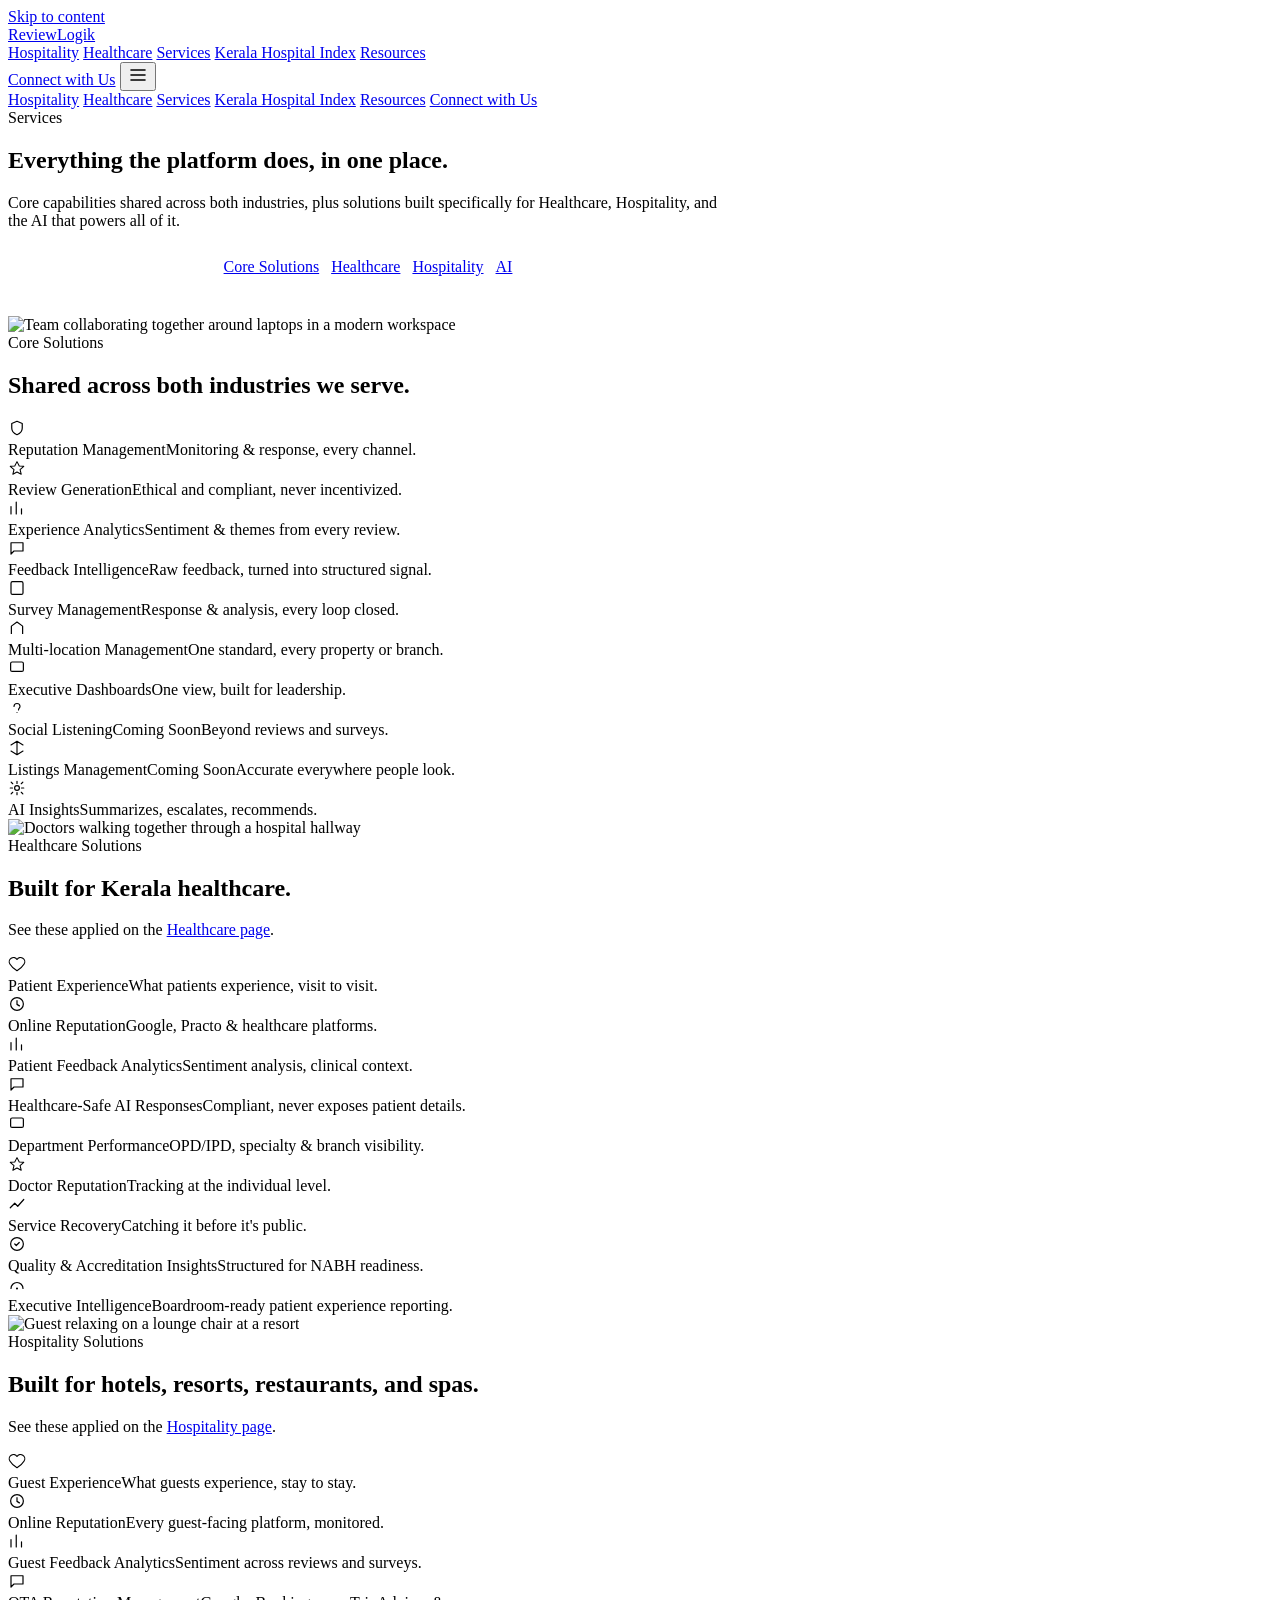
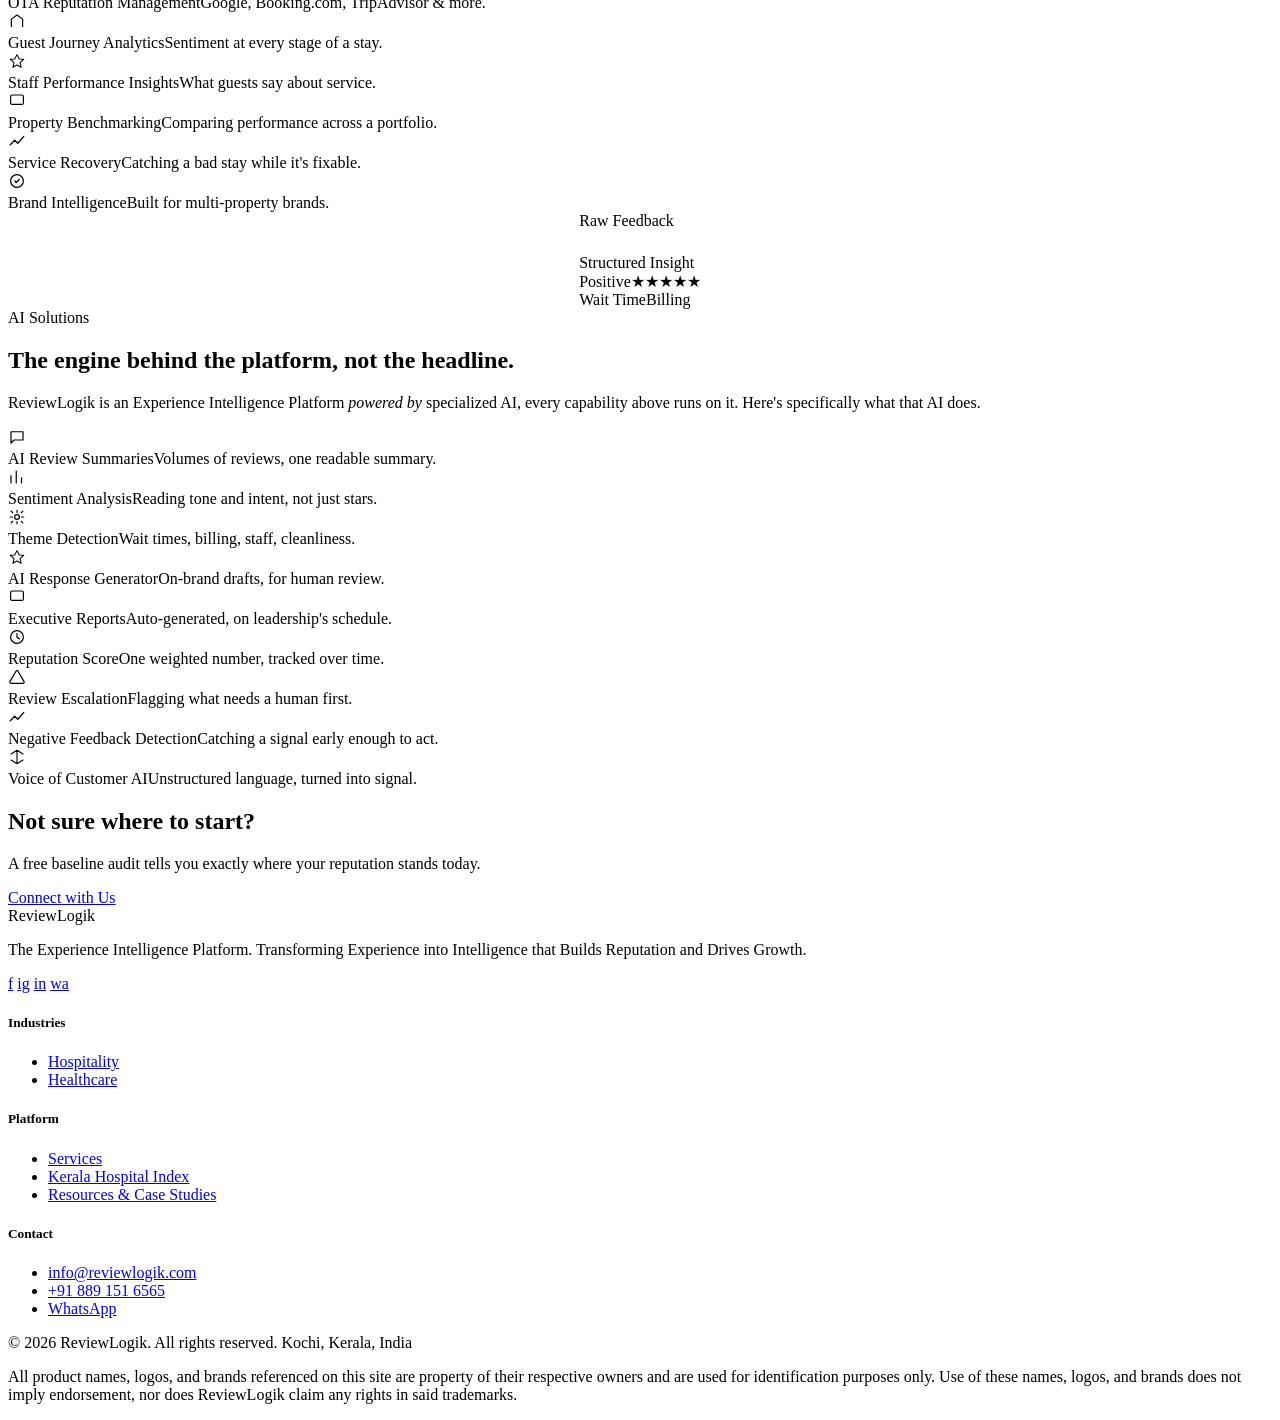
==== services.html @ 5dbf4f32 "Add files via upload" ====
<!DOCTYPE html>
<html lang="en">
<head>
<meta charset="UTF-8">
<meta name="viewport" content="width=device-width, initial-scale=1.0">
<title>Services | ReviewLogik</title>
<meta name="description" content="The full ReviewLogik Services catalog: Core, Healthcare, Hospitality, and AI solutions that turn guest and patient feedback into executive intelligence.">
<link rel="canonical" href="https://reviewlogik.com/services.html">

<meta property="og:type" content="website">
<meta property="og:title" content="Services | ReviewLogik">
<meta property="og:description" content="The full ReviewLogik Services catalog: Core, Healthcare, Hospitality, and AI solutions that turn guest and patient feedback into executive intelligence.">
<meta property="og:url" content="https://reviewlogik.com/services.html">
<meta property="og:image" content="https://reviewlogik.com/assets/img/og-default.png">
<meta property="og:site_name" content="ReviewLogik">

<meta name="twitter:card" content="summary_large_image">
<meta name="twitter:title" content="Services | ReviewLogik">
<meta name="twitter:description" content="The full ReviewLogik Services catalog: Core, Healthcare, Hospitality, and AI solutions that turn guest and patient feedback into executive intelligence.">
<meta name="twitter:image" content="https://reviewlogik.com/assets/img/og-default.png">

<link rel="preconnect" href="https://fonts.googleapis.com">
<link rel="preconnect" href="https://fonts.gstatic.com" crossorigin>
<link href="https://fonts.googleapis.com/css2?family=Inter:wght@400;500;600;700;800&display=swap" rel="stylesheet">
<link rel="stylesheet" href="/assets/css/styles.css">

<script type="application/ld+json">
{
  "@context": "https://schema.org",
  "@type": "Organization",
  "name": "ReviewLogik",
  "url": "https://reviewlogik.com/",
  "description": "ReviewLogik is the Experience Intelligence Platform, helping hospitality and healthcare organizations turn guest and patient feedback into reputation and growth.",
  "sameAs": ["https://www.facebook.com/reviewlogik/", "https://www.instagram.com/reviewlogik/", "https://www.linkedin.com/company/reviewlogik/"],
  "address": { "@type": "PostalAddress", "addressLocality": "Kochi", "addressRegion": "Kerala", "addressCountry": "IN" },
  "contactPoint": { "@type": "ContactPoint", "telephone": "+91-889-151-6565", "email": "info@reviewlogik.com", "contactType": "sales" }
}
</script>
<script type="application/ld+json">
{
  "@context": "https://schema.org",
  "@type": "BreadcrumbList",
  "itemListElement": [
    { "@type": "ListItem", "position": 1, "name": "Home", "item": "https://reviewlogik.com/" },
    { "@type": "ListItem", "position": 2, "name": "Services", "item": "https://reviewlogik.com/services.html" }
  ]
}
</script>
</head>
<body>

<a class="skip-link" href="#main">Skip to content</a>
<header class="site-header">
  <div class="nav-inner">
    <a class="wordmark" href="/index.html" aria-label="ReviewLogik home">ReviewLogik</a>
    <nav class="nav-links" aria-label="Primary">
      <a href="/industries/hospitality.html">Hospitality</a>
      <a href="/industries/healthcare.html">Healthcare</a>
      <a href="/services.html" aria-current="page">Services</a>
      <a href="/kerala-hospital-index.html">Kerala Hospital Index</a>
      <a href="/resources.html">Resources</a>
    </nav>
    <div class="nav-cta">
      <a class="btn btn-primary btn-sm" href="#audit">Connect with Us</a>
      <button class="nav-toggle" type="button" aria-label="Open menu" aria-expanded="false" aria-controls="mobile-nav">
        <svg width="20" height="20" viewBox="0 0 20 20" fill="none" aria-hidden="true"><path d="M3 5h14M3 10h14M3 15h14" stroke="currentColor" stroke-width="1.6" stroke-linecap="round"/></svg>
      </button>
    </div>
  </div>
  <nav class="nav-mobile" id="mobile-nav" aria-label="Mobile">
    <a href="/industries/hospitality.html">Hospitality</a>
    <a href="/industries/healthcare.html">Healthcare</a>
    <a href="/services.html">Services</a>
    <a href="/kerala-hospital-index.html">Kerala Hospital Index</a>
    <a href="/resources.html">Resources</a>
    <a href="#audit">Connect with Us</a>
  </nav>
</header>

<main id="main">

  <!-- HERO -->
  <section class="center-text" style="padding-bottom:40px;">
    <div class="wrap" style="max-width:720px;">
      <span class="eyebrow" style="justify-content:center;">Services</span>
      <h1>Everything the platform does, in one place.</h1>
      <p class="lede center-text" style="margin:16px auto 0;">Core capabilities shared across both industries, plus solutions built specifically for Healthcare, Hospitality, and the AI that powers all of it.</p>
      <nav aria-label="Services categories" style="display:flex; gap:12px; justify-content:center; flex-wrap:wrap; margin-top:28px;">
        <a class="btn btn-ghost btn-sm" href="#core">Core Solutions</a>
        <a class="btn btn-ghost btn-sm" href="#healthcare-solutions">Healthcare</a>
        <a class="btn btn-ghost btn-sm" href="#hospitality-solutions">Hospitality</a>
        <a class="btn btn-ghost btn-sm" href="#ai-solutions">AI</a>
      </nav>
    </div>
  </section>

  <!-- CORE SOLUTIONS -->
  <section class="section-sky" id="core">
    <div class="wrap split-reverse">
      <div>
        <div class="photo-frame ratio-4-3 reveal">
          <img src="https://images.unsplash.com/photo-1522071820081-009f0129c71c?auto=format&fit=crop&w=1200&q=80" alt="Team collaborating together around laptops in a modern workspace" loading="lazy" width="1200" height="900">
        </div>
      </div>
      <div>
        <span class="eyebrow">Core Solutions</span>
        <h2>Shared across both industries we serve.</h2>
        <div class="solution-list mt-3">
          <div class="solution-row reveal"><div class="ic"><svg width="18" height="18" viewBox="0 0 24 24" fill="none" aria-hidden="true"><path d="M12 3l7 3v6c0 4.5-3 7.5-7 9-4-1.5-7-4.5-7-9V6l7-3z" stroke="currentColor" stroke-width="1.6" stroke-linejoin="round"/></svg></div><div class="txt"><span class="name">Reputation Management</span><span class="desc">Monitoring &amp; response, every channel.</span></div></div>
          <div class="solution-row reveal"><div class="ic"><svg width="18" height="18" viewBox="0 0 24 24" fill="none" aria-hidden="true"><path d="M12 17.3l-5.5 3 1.5-6L3 9.8l6-.6L12 3.5l3 5.7 6 .6-4.9 4.5 1.5 6z" stroke="currentColor" stroke-width="1.4" stroke-linejoin="round"/></svg></div><div class="txt"><span class="name">Review Generation</span><span class="desc">Ethical and compliant, never incentivized.</span></div></div>
          <div class="solution-row reveal"><div class="ic"><svg width="18" height="18" viewBox="0 0 24 24" fill="none" aria-hidden="true"><path d="M4 20V10M11 20V4M18 20v-7" stroke="currentColor" stroke-width="1.6" stroke-linecap="round"/></svg></div><div class="txt"><span class="name">Experience Analytics</span><span class="desc">Sentiment &amp; themes from every review.</span></div></div>
          <div class="solution-row reveal"><div class="ic"><svg width="18" height="18" viewBox="0 0 24 24" fill="none" aria-hidden="true"><path d="M4 5h16v11H8l-4 4V5z" stroke="currentColor" stroke-width="1.6" stroke-linejoin="round"/></svg></div><div class="txt"><span class="name">Feedback Intelligence</span><span class="desc">Raw feedback, turned into structured signal.</span></div></div>
          <div class="solution-row reveal"><div class="ic"><svg width="18" height="18" viewBox="0 0 24 24" fill="none" aria-hidden="true"><rect x="4" y="3.5" width="16" height="17" rx="2" stroke="currentColor" stroke-width="1.6"/></svg></div><div class="txt"><span class="name">Survey Management</span><span class="desc">Response &amp; analysis, every loop closed.</span></div></div>
          <div class="solution-row reveal"><div class="ic"><svg width="18" height="18" viewBox="0 0 24 24" fill="none" aria-hidden="true"><path d="M4.5 20V9.5L12 4l7.5 5.5V20" stroke="currentColor" stroke-width="1.6" stroke-linejoin="round"/></svg></div><div class="txt"><span class="name">Multi-location Management</span><span class="desc">One standard, every property or branch.</span></div></div>
          <div class="solution-row reveal"><div class="ic"><svg width="18" height="18" viewBox="0 0 24 24" fill="none" aria-hidden="true"><rect x="3.5" y="4" width="17" height="12.5" rx="2" stroke="currentColor" stroke-width="1.6"/></svg></div><div class="txt"><span class="name">Executive Dashboards</span><span class="desc">One view, built for leadership.</span></div></div>
          <div class="solution-row reveal"><div class="ic"><svg width="18" height="18" viewBox="0 0 24 24" fill="none" aria-hidden="true"><path d="M8 10a4 4 0 1 1 8 0c0 2-2 2.5-2 4.5M12 18h.01" stroke="currentColor" stroke-width="1.5" stroke-linecap="round"/></svg></div><div class="txt"><span class="name">Social Listening</span><span class="badge badge-neutral">Coming Soon</span><span class="desc">Beyond reviews and surveys.</span></div></div>
          <div class="solution-row reveal"><div class="ic"><svg width="18" height="18" viewBox="0 0 24 24" fill="none" aria-hidden="true"><path d="M12 3v18M4 8l8-5 8 5M4 16l8 5 8-5" stroke="currentColor" stroke-width="1.5" stroke-linecap="round" stroke-linejoin="round"/></svg></div><div class="txt"><span class="name">Listings Management</span><span class="badge badge-neutral">Coming Soon</span><span class="desc">Accurate everywhere people look.</span></div></div>
          <div class="solution-row reveal"><div class="ic"><svg width="18" height="18" viewBox="0 0 24 24" fill="none" aria-hidden="true"><path d="M12 3v3M12 18v3M4.2 4.2l2.1 2.1M17.7 17.7l2.1 2.1M3 12h3M18 12h3M4.2 19.8l2.1-2.1M17.7 6.3l2.1-2.1" stroke="currentColor" stroke-width="1.6" stroke-linecap="round"/><circle cx="12" cy="12" r="3.2" stroke="currentColor" stroke-width="1.6"/></svg></div><div class="txt"><span class="name">AI Insights</span><span class="desc">Summarizes, escalates, recommends.</span></div></div>
        </div>
      </div>
    </div>
  </section>

  <!-- HEALTHCARE SOLUTIONS -->
  <section class="section-alt" id="healthcare-solutions">
    <div class="wrap split">
      <div>
        <div class="photo-frame ratio-4-3 reveal">
          <img src="https://images.unsplash.com/photo-1516841273335-e39b37888115?auto=format&fit=crop&w=1200&q=80" alt="Doctors walking together through a hospital hallway" loading="lazy" width="1200" height="900">
        </div>
      </div>
      <div>
        <span class="eyebrow">Healthcare Solutions</span>
        <h2>Built for Kerala healthcare.</h2>
        <p>See these applied on the <a href="/industries/healthcare.html" class="btn-link" style="display:inline-flex;">Healthcare page</a>.</p>
        <div class="solution-list mt-3">
          <div class="solution-row reveal"><div class="ic"><svg width="18" height="18" viewBox="0 0 24 24" fill="none" aria-hidden="true"><path d="M12 21s-7-4.5-9.5-9A5.5 5.5 0 0112 6a5.5 5.5 0 019.5 6c-2.5 4.5-9.5 9-9.5 9z" stroke="currentColor" stroke-width="1.5" stroke-linejoin="round"/></svg></div><div class="txt"><span class="name">Patient Experience</span><span class="desc">What patients experience, visit to visit.</span></div></div>
          <div class="solution-row reveal"><div class="ic"><svg width="18" height="18" viewBox="0 0 24 24" fill="none" aria-hidden="true"><circle cx="12" cy="12" r="8.5" stroke="currentColor" stroke-width="1.6"/><path d="M12 7.5v5l3.2 2" stroke="currentColor" stroke-width="1.6" stroke-linecap="round" stroke-linejoin="round"/></svg></div><div class="txt"><span class="name">Online Reputation</span><span class="desc">Google, Practo &amp; healthcare platforms.</span></div></div>
          <div class="solution-row reveal"><div class="ic"><svg width="18" height="18" viewBox="0 0 24 24" fill="none" aria-hidden="true"><path d="M4 20V10M11 20V4M18 20v-7" stroke="currentColor" stroke-width="1.6" stroke-linecap="round"/></svg></div><div class="txt"><span class="name">Patient Feedback Analytics</span><span class="desc">Sentiment analysis, clinical context.</span></div></div>
          <div class="solution-row reveal"><div class="ic"><svg width="18" height="18" viewBox="0 0 24 24" fill="none" aria-hidden="true"><path d="M4 5h16v11H8l-4 4V5z" stroke="currentColor" stroke-width="1.6" stroke-linejoin="round"/></svg></div><div class="txt"><span class="name">Healthcare-Safe AI Responses</span><span class="desc">Compliant, never exposes patient details.</span></div></div>
          <div class="solution-row reveal"><div class="ic"><svg width="18" height="18" viewBox="0 0 24 24" fill="none" aria-hidden="true"><rect x="3.5" y="4" width="17" height="12.5" rx="2" stroke="currentColor" stroke-width="1.6"/></svg></div><div class="txt"><span class="name">Department Performance</span><span class="desc">OPD/IPD, specialty &amp; branch visibility.</span></div></div>
          <div class="solution-row reveal"><div class="ic"><svg width="18" height="18" viewBox="0 0 24 24" fill="none" aria-hidden="true"><path d="M12 17.3l-5.5 3 1.5-6L3 9.8l6-.6L12 3.5l3 5.7 6 .6-4.9 4.5 1.5 6z" stroke="currentColor" stroke-width="1.4" stroke-linejoin="round"/></svg></div><div class="txt"><span class="name">Doctor Reputation</span><span class="desc">Tracking at the individual level.</span></div></div>
          <div class="solution-row reveal"><div class="ic"><svg width="18" height="18" viewBox="0 0 24 24" fill="none" aria-hidden="true"><path d="M3 17l6-6 4 4 8-9" stroke="currentColor" stroke-width="1.6" stroke-linecap="round" stroke-linejoin="round"/></svg></div><div class="txt"><span class="name">Service Recovery</span><span class="desc">Catching it before it's public.</span></div></div>
          <div class="solution-row reveal"><div class="ic"><svg width="18" height="18" viewBox="0 0 24 24" fill="none" aria-hidden="true"><path d="M9 12l2 2 4-4" stroke="currentColor" stroke-width="1.6" stroke-linecap="round" stroke-linejoin="round"/><circle cx="12" cy="12" r="8.5" stroke="currentColor" stroke-width="1.6"/></svg></div><div class="txt"><span class="name">Quality &amp; Accreditation Insights</span><span class="desc">Structured for NABH readiness.</span></div></div>
          <div class="solution-row reveal"><div class="ic"><svg width="18" height="18" viewBox="0 0 24 24" fill="none" aria-hidden="true"><path d="M4 18a8 8 0 0 1 16 0" stroke="currentColor" stroke-width="1.6" stroke-linecap="round"/><circle cx="12" cy="18" r="1.4" fill="currentColor"/></svg></div><div class="txt"><span class="name">Executive Intelligence</span><span class="desc">Boardroom-ready patient experience reporting.</span></div></div>
        </div>
      </div>
    </div>
  </section>

  <!-- HOSPITALITY SOLUTIONS -->
  <section class="section-sky" id="hospitality-solutions">
    <div class="wrap split-reverse">
      <div>
        <div class="photo-frame ratio-4-3 reveal">
          <img src="https://images.unsplash.com/photo-1559741033-d85618ce7e8c?auto=format&fit=crop&w=1200&q=80" alt="Guest relaxing on a lounge chair at a resort" loading="lazy" width="1200" height="900">
        </div>
      </div>
      <div>
        <span class="eyebrow">Hospitality Solutions</span>
        <h2>Built for hotels, resorts, restaurants, and spas.</h2>
        <p>See these applied on the <a href="/industries/hospitality.html" class="btn-link" style="display:inline-flex;">Hospitality page</a>.</p>
        <div class="solution-list mt-3">
          <div class="solution-row reveal"><div class="ic"><svg width="18" height="18" viewBox="0 0 24 24" fill="none" aria-hidden="true"><path d="M12 21s-7-4.5-9.5-9A5.5 5.5 0 0112 6a5.5 5.5 0 019.5 6c-2.5 4.5-9.5 9-9.5 9z" stroke="currentColor" stroke-width="1.5" stroke-linejoin="round"/></svg></div><div class="txt"><span class="name">Guest Experience</span><span class="desc">What guests experience, stay to stay.</span></div></div>
          <div class="solution-row reveal"><div class="ic"><svg width="18" height="18" viewBox="0 0 24 24" fill="none" aria-hidden="true"><circle cx="12" cy="12" r="8.5" stroke="currentColor" stroke-width="1.6"/><path d="M12 7.5v5l3.2 2" stroke="currentColor" stroke-width="1.6" stroke-linecap="round" stroke-linejoin="round"/></svg></div><div class="txt"><span class="name">Online Reputation</span><span class="desc">Every guest-facing platform, monitored.</span></div></div>
          <div class="solution-row reveal"><div class="ic"><svg width="18" height="18" viewBox="0 0 24 24" fill="none" aria-hidden="true"><path d="M4 20V10M11 20V4M18 20v-7" stroke="currentColor" stroke-width="1.6" stroke-linecap="round"/></svg></div><div class="txt"><span class="name">Guest Feedback Analytics</span><span class="desc">Sentiment across reviews and surveys.</span></div></div>
          <div class="solution-row reveal"><div class="ic"><svg width="18" height="18" viewBox="0 0 24 24" fill="none" aria-hidden="true"><path d="M4 5h16v11H8l-4 4V5z" stroke="currentColor" stroke-width="1.6" stroke-linejoin="round"/></svg></div><div class="txt"><span class="name">OTA Reputation Management</span><span class="desc">Google, Booking.com, TripAdvisor &amp; more.</span></div></div>
          <div class="solution-row reveal"><div class="ic"><svg width="18" height="18" viewBox="0 0 24 24" fill="none" aria-hidden="true"><path d="M4.5 20V9.5L12 4l7.5 5.5V20" stroke="currentColor" stroke-width="1.6" stroke-linejoin="round"/></svg></div><div class="txt"><span class="name">Guest Journey Analytics</span><span class="desc">Sentiment at every stage of a stay.</span></div></div>
          <div class="solution-row reveal"><div class="ic"><svg width="18" height="18" viewBox="0 0 24 24" fill="none" aria-hidden="true"><path d="M12 17.3l-5.5 3 1.5-6L3 9.8l6-.6L12 3.5l3 5.7 6 .6-4.9 4.5 1.5 6z" stroke="currentColor" stroke-width="1.4" stroke-linejoin="round"/></svg></div><div class="txt"><span class="name">Staff Performance Insights</span><span class="desc">What guests say about service.</span></div></div>
          <div class="solution-row reveal"><div class="ic"><svg width="18" height="18" viewBox="0 0 24 24" fill="none" aria-hidden="true"><rect x="3.5" y="4" width="17" height="12.5" rx="2" stroke="currentColor" stroke-width="1.6"/></svg></div><div class="txt"><span class="name">Property Benchmarking</span><span class="desc">Comparing performance across a portfolio.</span></div></div>
          <div class="solution-row reveal"><div class="ic"><svg width="18" height="18" viewBox="0 0 24 24" fill="none" aria-hidden="true"><path d="M3 17l6-6 4 4 8-9" stroke="currentColor" stroke-width="1.6" stroke-linecap="round" stroke-linejoin="round"/></svg></div><div class="txt"><span class="name">Service Recovery</span><span class="desc">Catching a bad stay while it's fixable.</span></div></div>
          <div class="solution-row reveal"><div class="ic"><svg width="18" height="18" viewBox="0 0 24 24" fill="none" aria-hidden="true"><path d="M9 12l2 2 4-4" stroke="currentColor" stroke-width="1.6" stroke-linecap="round" stroke-linejoin="round"/><circle cx="12" cy="12" r="8.5" stroke="currentColor" stroke-width="1.6"/></svg></div><div class="txt"><span class="name">Brand Intelligence</span><span class="desc">Built for multi-property brands.</span></div></div>
        </div>
      </div>
    </div>
  </section>

  <!-- AI SOLUTIONS -->
  <section class="section-alt" id="ai-solutions">
    <div class="wrap split">
      <div>
        <div class="photo-frame ratio-4-3 reveal" style="background:var(--color-primary-dark); border-color:var(--color-primary-dark); display:flex; align-items:center; justify-content:center;">
          <div class="ai-scene" role="img" aria-label="Illustration of scattered, unstructured feedback resolving into one structured insight card with sentiment and themes">
            <div class="ai-scene-col">
              <span class="ai-scene-label">Raw Feedback</span>
              <div class="ai-raw">
                <div class="ai-raw-card" style="--r:-6deg; animation-delay:.1s;"><span class="ai-raw-line" style="width:74px;"></span><span class="ai-raw-line" style="width:48px;"></span></div>
                <div class="ai-raw-card" style="--r:4deg; animation-delay:.25s;"><span class="ai-raw-line" style="width:58px;"></span><span class="ai-raw-line" style="width:80px;"></span></div>
                <div class="ai-raw-card" style="--r:-3deg; animation-delay:.4s;"><span class="ai-raw-line" style="width:68px;"></span><span class="ai-raw-line" style="width:36px;"></span></div>
              </div>
            </div>
            <div class="ai-arrow">
              <svg width="40" height="20" viewBox="0 0 46 24" fill="none" aria-hidden="true"><path class="ai-arrow-path" d="M2 12h38M30 3l10 9-10 9" stroke="var(--color-teal-bright)" stroke-width="2.4" stroke-linecap="round" stroke-linejoin="round"/></svg>
            </div>
            <div class="ai-scene-col">
              <span class="ai-scene-label">Structured Insight</span>
              <div class="ai-insight-card">
                <div class="ai-insight-row"><span class="ai-badge-positive">Positive</span><span class="ai-stars-mini">&#9733;&#9733;&#9733;&#9733;&#9733;</span></div>
                <div class="ai-insight-tags"><span class="ai-tag-mini">Wait Time</span><span class="ai-tag-mini">Billing</span></div>
              </div>
            </div>
          </div>
        </div>
      </div>
      <div>
        <span class="eyebrow">AI Solutions</span>
        <h2>The engine behind the platform, not the headline.</h2>
        <p>ReviewLogik is an Experience Intelligence Platform <em>powered by</em> specialized AI, every capability above runs on it. Here's specifically what that AI does.</p>
        <div class="solution-list mt-3">
          <div class="solution-row reveal"><div class="ic"><svg width="18" height="18" viewBox="0 0 24 24" fill="none" aria-hidden="true"><path d="M4 5h16v11H8l-4 4V5z" stroke="currentColor" stroke-width="1.6" stroke-linejoin="round"/></svg></div><div class="txt"><span class="name">AI Review Summaries</span><span class="desc">Volumes of reviews, one readable summary.</span></div></div>
          <div class="solution-row reveal"><div class="ic"><svg width="18" height="18" viewBox="0 0 24 24" fill="none" aria-hidden="true"><path d="M4 20V10M11 20V4M18 20v-7" stroke="currentColor" stroke-width="1.6" stroke-linecap="round"/></svg></div><div class="txt"><span class="name">Sentiment Analysis</span><span class="desc">Reading tone and intent, not just stars.</span></div></div>
          <div class="solution-row reveal"><div class="ic"><svg width="18" height="18" viewBox="0 0 24 24" fill="none" aria-hidden="true"><path d="M12 3v3M12 18v3M4.2 4.2l2.1 2.1M17.7 17.7l2.1 2.1M3 12h3M18 12h3M4.2 19.8l2.1-2.1M17.7 6.3l2.1-2.1" stroke="currentColor" stroke-width="1.6" stroke-linecap="round"/><circle cx="12" cy="12" r="3.2" stroke="currentColor" stroke-width="1.6"/></svg></div><div class="txt"><span class="name">Theme Detection</span><span class="desc">Wait times, billing, staff, cleanliness.</span></div></div>
          <div class="solution-row reveal"><div class="ic"><svg width="18" height="18" viewBox="0 0 24 24" fill="none" aria-hidden="true"><path d="M12 17.3l-5.5 3 1.5-6L3 9.8l6-.6L12 3.5l3 5.7 6 .6-4.9 4.5 1.5 6z" stroke="currentColor" stroke-width="1.4" stroke-linejoin="round"/></svg></div><div class="txt"><span class="name">AI Response Generator</span><span class="desc">On-brand drafts, for human review.</span></div></div>
          <div class="solution-row reveal"><div class="ic"><svg width="18" height="18" viewBox="0 0 24 24" fill="none" aria-hidden="true"><rect x="3.5" y="4" width="17" height="12.5" rx="2" stroke="currentColor" stroke-width="1.6"/></svg></div><div class="txt"><span class="name">Executive Reports</span><span class="desc">Auto-generated, on leadership's schedule.</span></div></div>
          <div class="solution-row reveal"><div class="ic"><svg width="18" height="18" viewBox="0 0 24 24" fill="none" aria-hidden="true"><circle cx="12" cy="12" r="8.5" stroke="currentColor" stroke-width="1.6"/><path d="M12 7.5v5l3.2 2" stroke="currentColor" stroke-width="1.6" stroke-linecap="round" stroke-linejoin="round"/></svg></div><div class="txt"><span class="name">Reputation Score</span><span class="desc">One weighted number, tracked over time.</span></div></div>
          <div class="solution-row reveal"><div class="ic"><svg width="18" height="18" viewBox="0 0 24 24" fill="none" aria-hidden="true"><path d="M10.6 4.3c.6-1 2.2-1 2.8 0l8 13.8c.6 1-.2 2.3-1.4 2.3H4c-1.2 0-2-1.3-1.4-2.3l8-13.8z" stroke="currentColor" stroke-width="1.6" stroke-linejoin="round"/></svg></div><div class="txt"><span class="name">Review Escalation</span><span class="desc">Flagging what needs a human first.</span></div></div>
          <div class="solution-row reveal"><div class="ic"><svg width="18" height="18" viewBox="0 0 24 24" fill="none" aria-hidden="true"><path d="M3 17l6-6 4 4 8-9" stroke="currentColor" stroke-width="1.6" stroke-linecap="round" stroke-linejoin="round"/></svg></div><div class="txt"><span class="name">Negative Feedback Detection</span><span class="desc">Catching a signal early enough to act.</span></div></div>
          <div class="solution-row reveal"><div class="ic"><svg width="18" height="18" viewBox="0 0 24 24" fill="none" aria-hidden="true"><path d="M12 3v18M4 8l8-5 8 5M4 16l8 5 8-5" stroke="currentColor" stroke-width="1.5" stroke-linecap="round" stroke-linejoin="round"/></svg></div><div class="txt"><span class="name">Voice of Customer AI</span><span class="desc">Unstructured language, turned into signal.</span></div></div>
        </div>
      </div>
    </div>
  </section>

  <!-- CTA BANNER -->
  <section class="cta-banner" id="audit">
    <div class="wrap reveal">
      <h2>Not sure where to start?</h2>
      <p>A free baseline audit tells you exactly where your reputation stands today.</p>
      <div class="ctas">
        <a class="btn btn-on-dark" href="mailto:info@reviewlogik.com">Connect with Us</a>
      </div>
    </div>
  </section>

</main>

<footer class="site-footer">
  <div class="wrap">
    <div class="footer-grid">
      <div>
        <div class="wordmark">ReviewLogik</div>
        <p class="footer-tagline">The Experience Intelligence Platform. Transforming Experience into Intelligence that Builds Reputation and Drives Growth.</p>
        <div class="footer-social">
          <a href="https://www.facebook.com/reviewlogik/" aria-label="ReviewLogik on Facebook">f</a>
          <a href="https://www.instagram.com/reviewlogik/" aria-label="ReviewLogik on Instagram">ig</a>
          <a href="https://www.linkedin.com/company/reviewlogik/" aria-label="ReviewLogik on LinkedIn">in</a>
          <a href="https://wa.me/+918891516565" aria-label="Message ReviewLogik on WhatsApp">wa</a>
        </div>
      </div>
      <div>
        <h5>Industries</h5>
        <ul>
          <li><a href="/industries/hospitality.html">Hospitality</a></li>
          <li><a href="/industries/healthcare.html">Healthcare</a></li>
        </ul>
      </div>
      <div>
        <h5>Platform</h5>
        <ul>
          <li><a href="/services.html">Services</a></li>
          <li><a href="/kerala-hospital-index.html">Kerala Hospital Index</a></li>
          <li><a href="/resources.html">Resources &amp; Case Studies</a></li>
        </ul>
      </div>
      <div>
        <h5>Contact</h5>
        <ul>
          <li><a href="mailto:info@reviewlogik.com">info@reviewlogik.com</a></li>
          <li><a href="tel:+918891516565">+91 889 151 6565</a></li>
          <li><a href="https://wa.me/+918891516565">WhatsApp</a></li>
        </ul>
      </div>
    </div>
    <div class="footer-bottom">
      <span>&copy; 2026 ReviewLogik. All rights reserved.</span>
      <span>Kochi, Kerala, India</span>
    </div>
    <p class="footer-legal">All product names, logos, and brands referenced on this site are property of their respective owners and are used for identification purposes only. Use of these names, logos, and brands does not imply endorsement, nor does ReviewLogik claim any rights in said trademarks.</p>
  </div>
</footer>

<script src="/assets/js/site.js"></script>
</body>
</html>
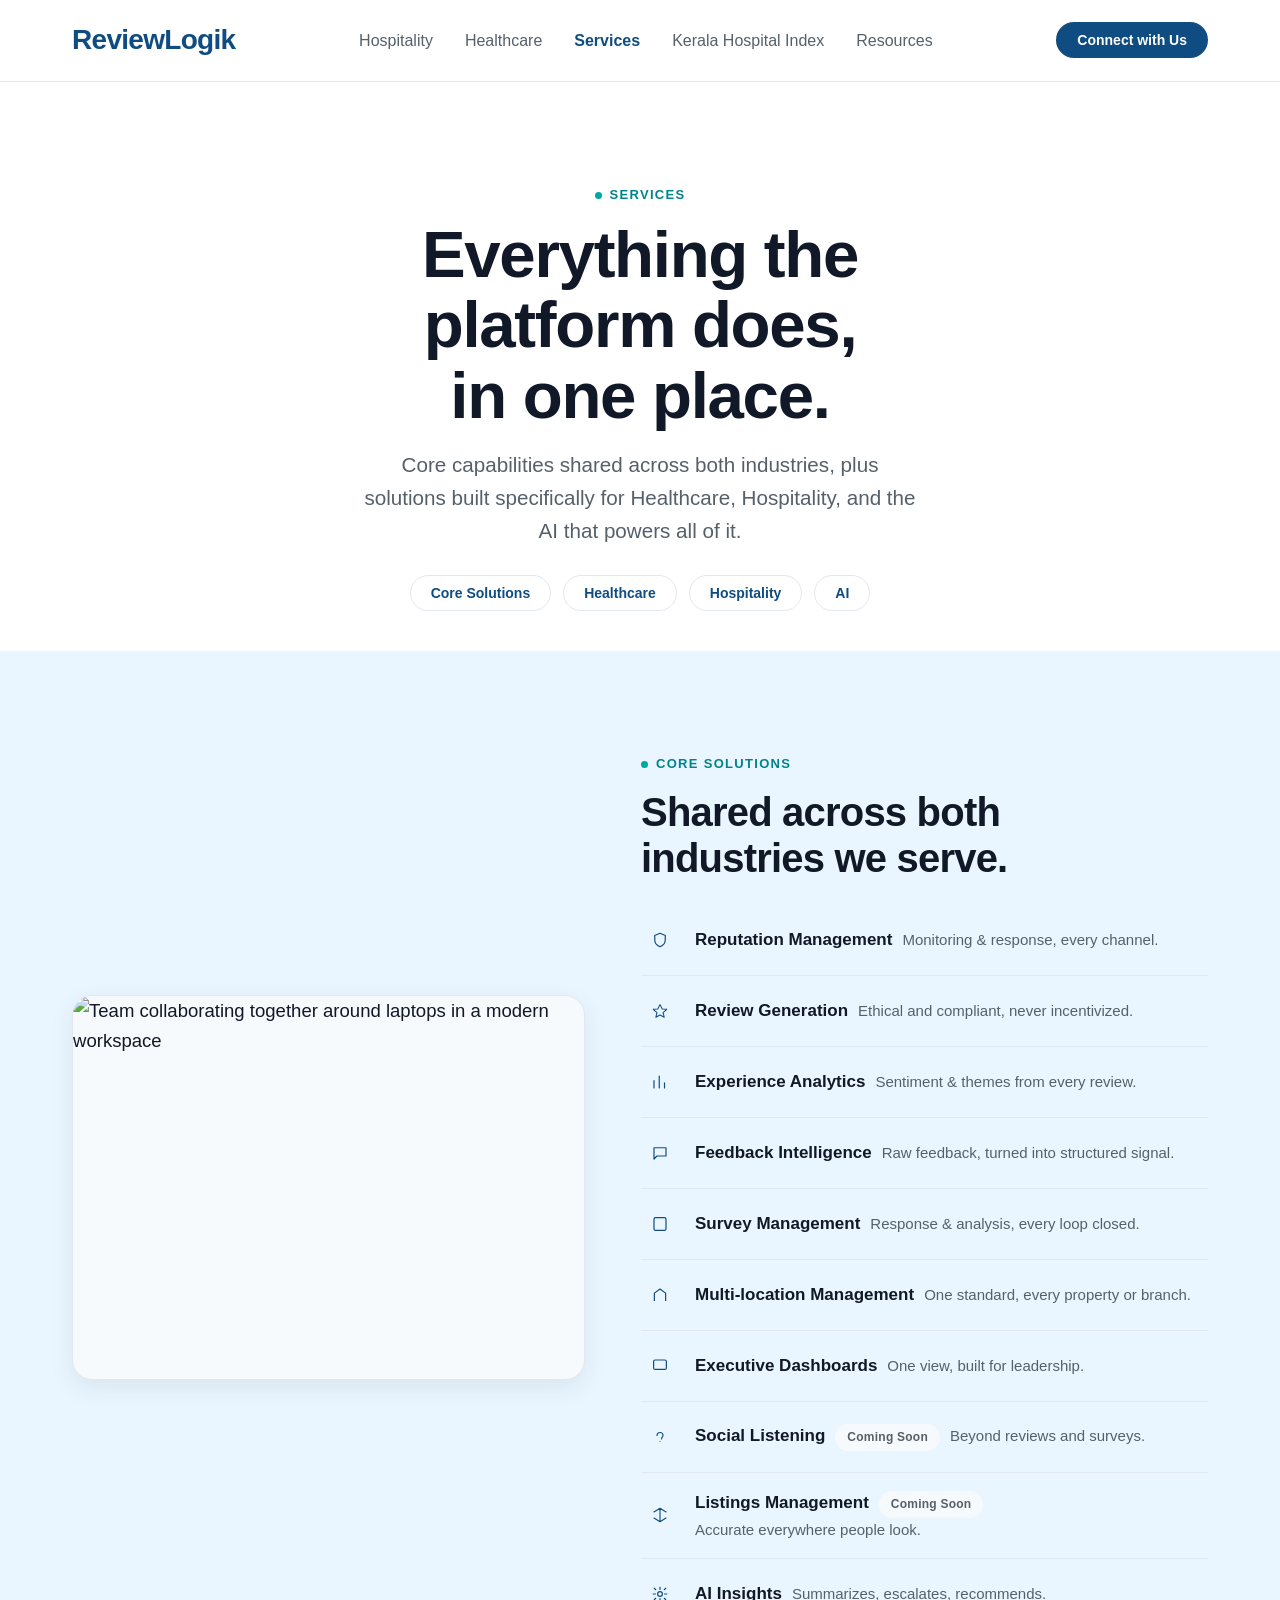
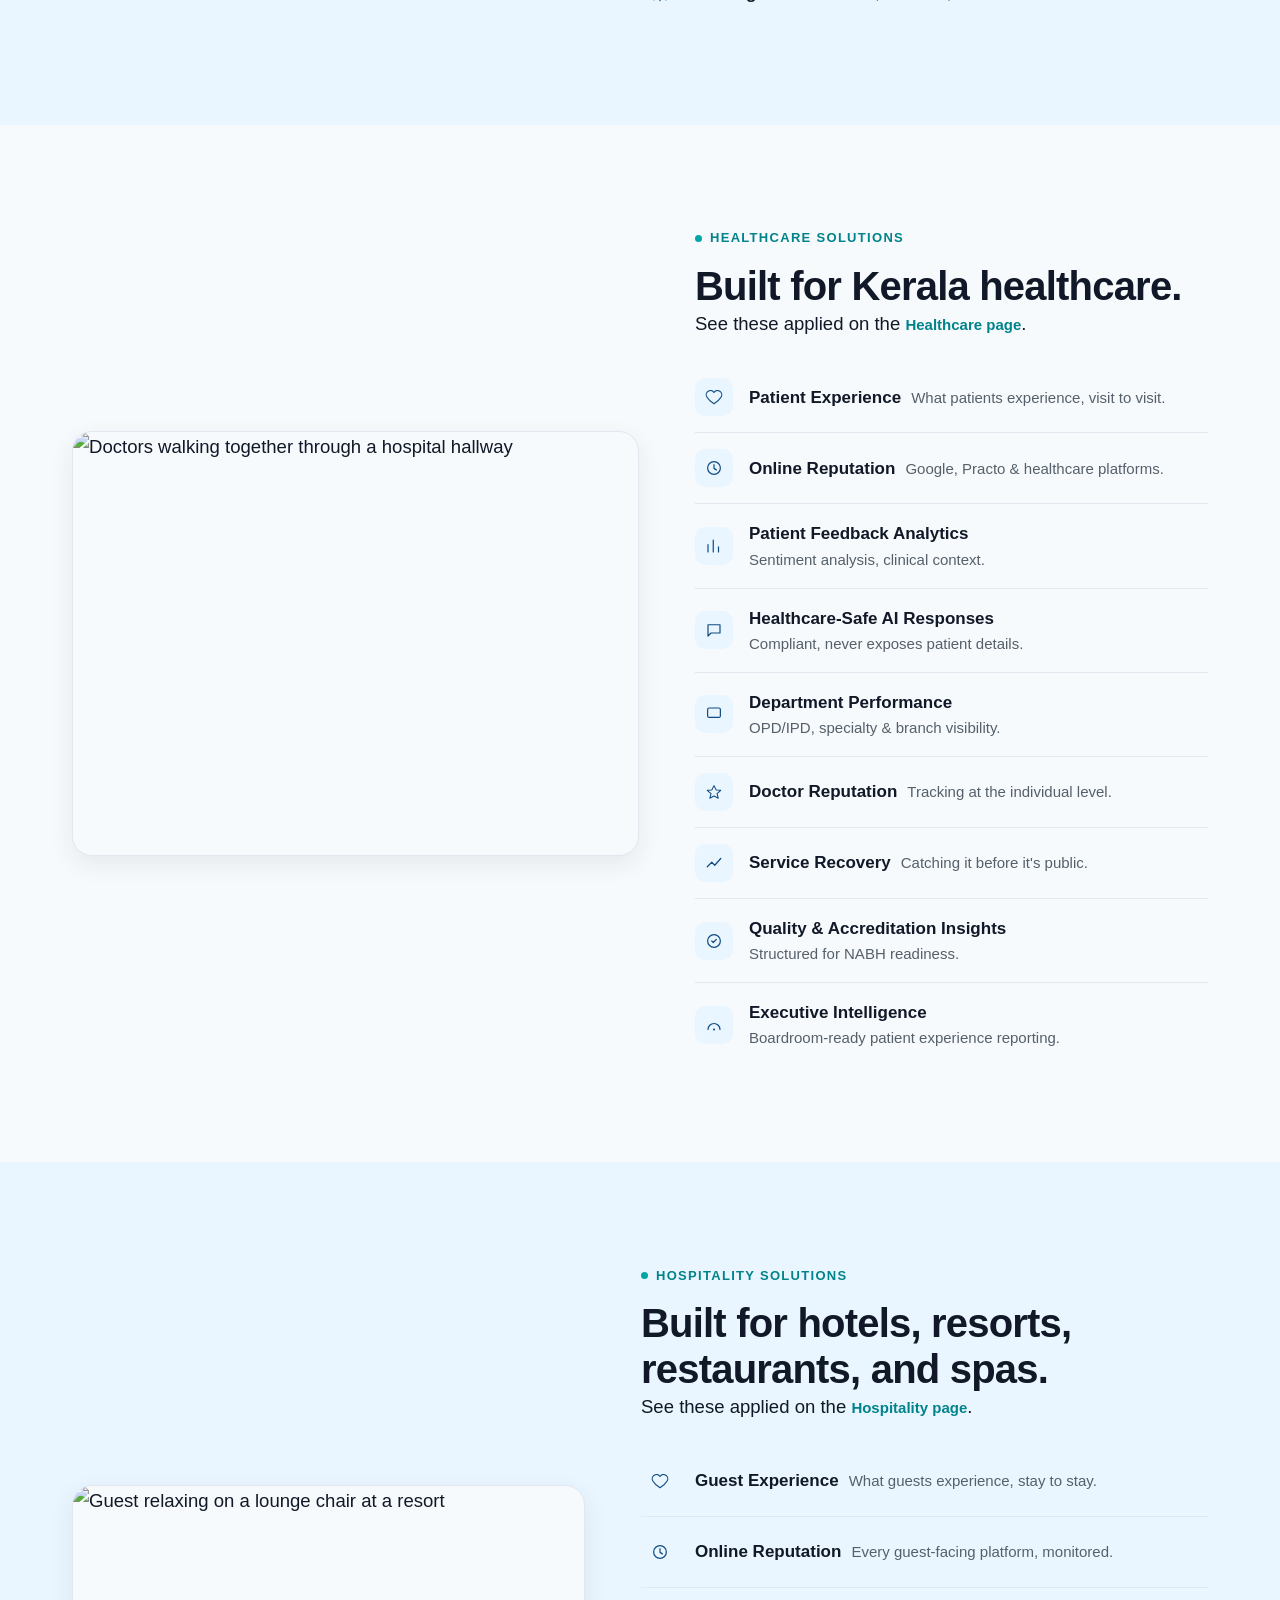
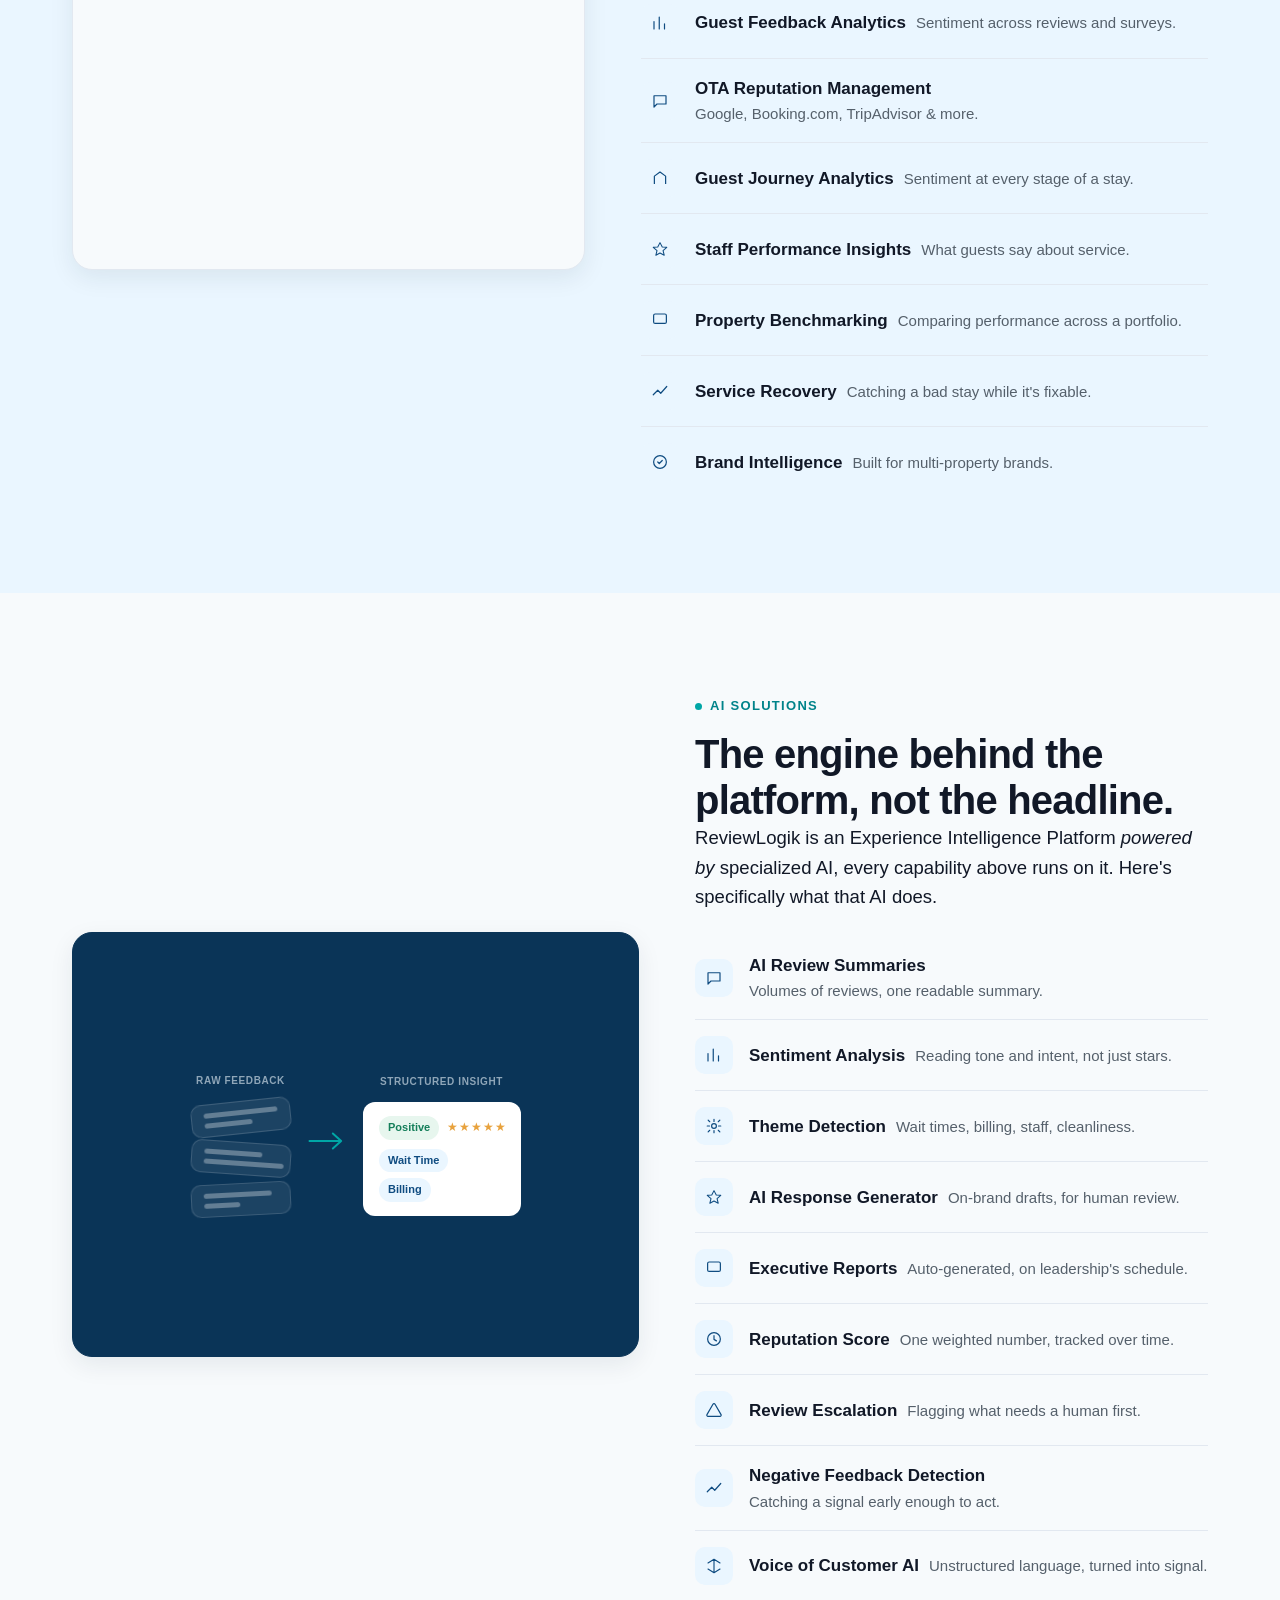
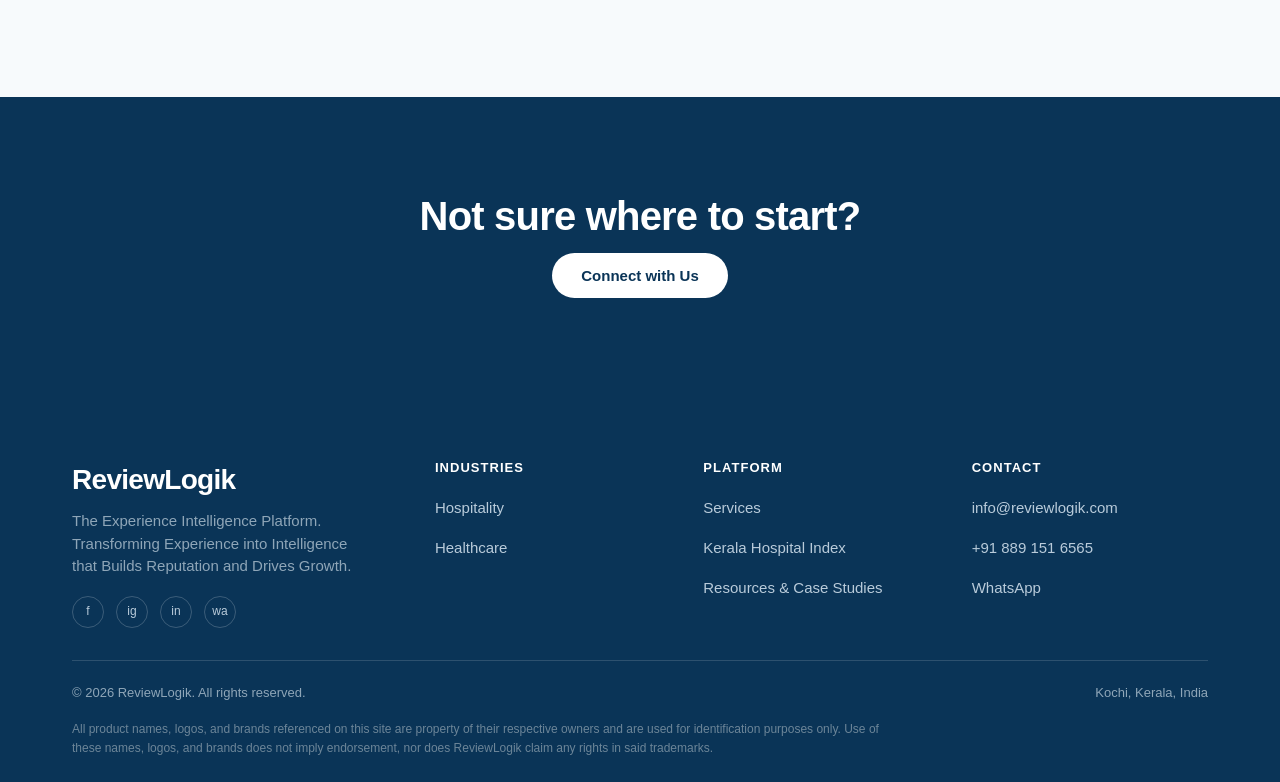
==== commit 8ac8a050: "cta" ====
--- a/services.html
+++ b/services.html
@@ -225,7 +225,6 @@
   <section class="cta-banner" id="audit">
     <div class="wrap reveal">
       <h2>Not sure where to start?</h2>
-      <p>A free baseline audit tells you exactly where your reputation stands today.</p>
       <div class="ctas">
         <a class="btn btn-on-dark" href="mailto:info@reviewlogik.com">Connect with Us</a>
       </div>
--- a/assets/css/styles.css
+++ b/assets/css/styles.css
@@ -0,0 +1,758 @@
+/* ==========================================================================
+   ReviewLogik — Experience Intelligence Platform
+   Shared design system: tokens + base components.
+   Loaded on every page. See CLAUDE.md for the design brief this implements.
+   ========================================================================== */
+
+:root{
+  /* --- Color: primary --- */
+  --color-primary:#0F4C81;
+  --color-primary-dark:#0A3457;
+  --color-primary-100:#E8F0F7;
+
+  /* --- Color: teal (secondary) ---
+     --color-teal is deepened from the brief's #00A6A6 for AA text/link
+     contrast on white (~4.6:1). --color-teal-bright is the brief's original
+     value, kept for large decorative use only (icons, chart fills, bold
+     text >=24px) — never for body copy or small labels. */
+  --color-teal:#00838A;
+  --color-teal-bright:#00A6A6;
+  --color-teal-100:#E1F4F3;
+
+  /* --- Color: accent --- */
+  --color-sky:#EAF6FF;
+
+  /* --- Color: neutrals --- */
+  --color-ink:#111827;
+  --color-slate:#55606B;
+  --color-slate-light:#8993A1;
+  --color-line:#E2E8F0;
+  --color-surface:#FFFFFF;
+  --color-surface-alt:#F7FAFC;
+
+  /* --- Color: semantic (wash + dark-text pattern, matches the pilot
+     dashboard's badge system) --- */
+  --color-success-wash:#E7F6EE;
+  --color-success-text:#157F5A;
+  --color-warning-wash:#FDF3E3;
+  --color-warning-text:#8A5A10;
+  --color-danger-wash:#FCEBEA;
+  --color-danger-text:#B03B30;
+
+  /* --- Typography ---
+     Sizes bumped up a step from the original pass — user feedback was that
+     body/card copy read too small on real devices. --fs-body/--fs-small are
+     the two tokens most other text derives from. */
+  --font-body: 'Inter', -apple-system, BlinkMacSystemFont, "Segoe UI", Roboto, Helvetica, Arial, sans-serif;
+  --fs-h1: clamp(2.25rem, 1.45rem + 3.3vw, 4.25rem);
+  --fs-h2: clamp(1.75rem, 1.35rem + 1.6vw, 2.5rem);
+  --fs-h3: clamp(1.25rem, 1.1rem + 0.6vw, 1.5rem);
+  --fs-body: clamp(1.0625rem, 1rem + 0.2vw, 1.1875rem);
+  --fs-small: 0.9375rem;
+  --fs-eyebrow: 0.8125rem;
+
+  /* --- Spacing scale (8px base) --- */
+  --sp-1: 8px;
+  --sp-2: 16px;
+  --sp-3: 24px;
+  --sp-4: 32px;
+  --sp-5: 48px;
+  --sp-6: 64px;
+  --sp-7: 96px;
+  --sp-8: 112px;
+
+  /* --- Shape --- */
+  --radius-sm: 8px;
+  --radius-md: 14px;
+  --radius-lg: 20px;
+  --radius-pill: 999px;
+  --shadow-sm: 0 1px 2px rgba(15,32,55,0.06), 0 1px 1px rgba(15,32,55,0.04);
+  --shadow-md: 0 8px 24px rgba(15,32,55,0.08);
+  --shadow-lift: 0 14px 32px rgba(15,32,55,0.12);
+
+  --max-width: 1200px;
+}
+
+/* ==========================================================================
+   Reset + base
+   ========================================================================== */
+*, *::before, *::after{ box-sizing:border-box; }
+html{ scroll-behavior:smooth; }
+h1, h2{ text-wrap:balance; }
+body{
+  margin:0;
+  background:var(--color-surface);
+  color:var(--color-ink);
+  font-family:var(--font-body);
+  font-size:var(--fs-body);
+  line-height:1.6;
+  -webkit-font-smoothing:antialiased;
+  text-rendering:optimizeLegibility;
+}
+img{ max-width:100%; display:block; }
+a{ color:inherit; text-decoration:none; }
+ul, ol{ margin:0; padding:0; list-style:none; }
+h1, h2, h3, h4{ margin:0; font-weight:700; letter-spacing:-0.02em; color:var(--color-ink); }
+h1{ font-size:var(--fs-h1); line-height:1.08; }
+h2{ font-size:var(--fs-h2); line-height:1.15; }
+h3{ font-size:var(--fs-h3); line-height:1.3; }
+p{ margin:0; }
+button{ font-family:inherit; }
+
+.wrap{ max-width:var(--max-width); margin:0 auto; padding:0 24px; }
+@media (min-width:640px){ .wrap{ padding:0 32px; } }
+
+section{ padding:var(--sp-6) 0; }
+@media (min-width:900px){ section{ padding:var(--sp-7) 0; } }
+
+.section-alt{ background:var(--color-surface-alt); }
+.section-sky{ background:var(--color-sky); }
+.section-dark{ background:var(--color-primary-dark); color:#fff; }
+.section-dark h2, .section-dark h3{ color:#fff; }
+
+/* ==========================================================================
+   Type utilities
+   ========================================================================== */
+.eyebrow{
+  display:inline-flex; align-items:center; gap:8px;
+  font-size:var(--fs-eyebrow); font-weight:700; letter-spacing:0.1em;
+  text-transform:uppercase; color:var(--color-teal); margin-bottom:14px;
+}
+.eyebrow::before{ content:""; width:7px; height:7px; border-radius:50%; background:var(--color-teal-bright); flex-shrink:0; }
+.section-dark .eyebrow{ color:var(--color-teal-bright); }
+.eyebrow.on-dark{ color:#8FD8DC; }
+.eyebrow.on-dark::before{ background:#8FD8DC; }
+
+.section-head{ max-width:680px; margin-bottom:var(--sp-4); }
+.section-head p{ color:var(--color-slate); margin-top:14px; }
+.section-head.center{ margin-left:auto; margin-right:auto; text-align:center; }
+
+.lede{ font-size:clamp(1.125rem, 1.05rem + 0.3vw, 1.3125rem); color:var(--color-slate); line-height:1.6; max-width:560px; }
+.lede-sm{ font-size:1.0625rem; color:var(--color-slate); line-height:1.6; }
+.muted{ color:var(--color-slate); }
+.tabular{ font-variant-numeric:tabular-nums; }
+
+/* ==========================================================================
+   Buttons
+   ========================================================================== */
+.btn{
+  display:inline-flex; align-items:center; justify-content:center; gap:8px;
+  padding:14px 28px; border-radius:var(--radius-pill);
+  font-size:0.9375rem; font-weight:600; line-height:1;
+  border:1.5px solid transparent; cursor:pointer;
+  transition:transform .15s ease, box-shadow .15s ease, background-color .15s ease, color .15s ease, border-color .15s ease;
+  white-space:nowrap;
+}
+.btn:hover{ transform:translateY(-1px); }
+.btn:focus-visible{ outline:3px solid var(--color-teal-bright); outline-offset:2px; }
+.btn-primary{ background:var(--color-primary); color:#fff; }
+.btn-primary:hover{ background:#0C3D69; box-shadow:var(--shadow-md); }
+.btn-ghost{ background:transparent; color:var(--color-primary); border-color:var(--color-line); }
+.btn-ghost:hover{ border-color:var(--color-primary); }
+.btn-on-dark{ background:#fff; color:var(--color-primary-dark); }
+.btn-on-dark:hover{ box-shadow:0 8px 24px rgba(0,0,0,0.25); }
+.btn-ghost-on-dark{ background:transparent; color:#fff; border-color:rgba(255,255,255,0.35); }
+.btn-ghost-on-dark:hover{ border-color:rgba(255,255,255,0.7); }
+.btn-sm{ padding:10px 20px; font-size:0.875rem; }
+.btn-link{ display:inline-flex; align-items:center; gap:6px; font-weight:700; color:var(--color-teal); font-size:0.9375rem; }
+.btn-link:hover{ text-decoration:underline; }
+.btn-link svg{ transition:transform .15s ease; }
+.btn-link:hover svg{ transform:translateX(3px); }
+
+/* ==========================================================================
+   Nav / header
+   ========================================================================== */
+header.site-header{
+  position:sticky; top:0; z-index:50;
+  background:rgba(255,255,255,0.85);
+  backdrop-filter:blur(10px); -webkit-backdrop-filter:blur(10px);
+  border-bottom:1px solid var(--color-line);
+}
+.nav-inner{
+  display:flex; align-items:center; justify-content:space-between;
+  max-width:var(--max-width); margin:0 auto; padding:18px 24px;
+}
+@media (min-width:640px){ .nav-inner{ padding:18px 32px; } }
+.wordmark{
+  font-size:clamp(1.5rem, 1.35rem + 0.5vw, 1.8125rem); font-weight:800; letter-spacing:-0.025em; color:var(--color-primary);
+  display:flex; align-items:baseline; gap:2px;
+}
+.nav-links{ display:none; align-items:center; gap:32px; }
+.nav-links a{ font-size:1rem; font-weight:500; color:var(--color-slate); position:relative; }
+.nav-links a:hover, .nav-links a[aria-current="page"]{ color:var(--color-primary); }
+.nav-links a[aria-current="page"]{ font-weight:700; }
+@media (min-width:960px){ .nav-links{ display:flex; } }
+.nav-cta{ display:flex; align-items:center; gap:16px; }
+.nav-toggle{ display:inline-flex; background:none; border:1px solid var(--color-line); border-radius:var(--radius-sm); padding:9px 10px; flex-shrink:0; }
+@media (min-width:960px){ .nav-toggle{ display:none; } }
+.cta-short{ display:none; }
+@media (max-width:420px){
+  .nav-inner{ padding-left:16px; padding-right:16px; gap:8px; }
+  .nav-cta{ gap:8px; }
+  .nav-cta .btn-sm{ padding:9px 14px; font-size:0.8125rem; }
+  .nav-cta .cta-full{ display:none; }
+  .nav-cta .cta-short{ display:inline; }
+}
+.nav-mobile{ display:none; flex-direction:column; gap:4px; padding:8px 24px 20px; border-top:1px solid var(--color-line); }
+.nav-mobile.open{ display:flex; }
+.nav-mobile a{ padding:12px 4px; font-size:1rem; font-weight:600; color:var(--color-ink); border-bottom:1px solid var(--color-line); }
+@media (min-width:960px){ .nav-mobile{ display:none !important; } }
+
+/* ==========================================================================
+   Cards
+   ========================================================================== */
+.card{
+  background:var(--color-surface); border:1px solid var(--color-line);
+  border-radius:var(--radius-md); padding:var(--sp-4);
+  transition:transform .2s ease, box-shadow .2s ease, border-color .2s ease;
+}
+.card-hover:hover{ transform:translateY(-3px); box-shadow:var(--shadow-lift); border-color:transparent; }
+.card .mark{
+  width:40px; height:40px; border-radius:var(--radius-sm);
+  background:var(--color-sky); color:var(--color-primary);
+  display:flex; align-items:center; justify-content:center;
+  font-weight:700; font-size:1rem; margin-bottom:var(--sp-2);
+}
+
+/* ==========================================================================
+   Pillar tabs (interactive Protect/Grow/Improve — Monitor/Grow/Optimize
+   pattern): a pill selector that swaps a content panel below it.
+   ========================================================================== */
+.pillar-tab-list{ display:flex; gap:10px; flex-wrap:wrap; margin-bottom:var(--sp-4); }
+.pillar-tab-btn{
+  display:inline-flex; align-items:center; gap:10px;
+  padding:12px 22px 12px 14px; border-radius:var(--radius-pill);
+  border:1.5px solid var(--color-line); background:#fff;
+  font-family:inherit; font-weight:700; font-size:0.9375rem; color:var(--color-slate);
+  cursor:pointer; transition:border-color .2s ease, background-color .2s ease, color .2s ease, box-shadow .2s ease;
+}
+.pillar-tab-btn .num{
+  width:24px; height:24px; border-radius:50%; background:var(--color-surface-alt); color:var(--color-slate-light);
+  font-size:0.75rem; font-weight:800; display:flex; align-items:center; justify-content:center; flex-shrink:0;
+  transition:background-color .2s ease, color .2s ease;
+}
+.pillar-tab-btn:hover{ border-color:var(--color-primary); color:var(--color-primary); }
+.pillar-tab-btn[aria-selected="true"]{ background:var(--color-primary); border-color:var(--color-primary); color:#fff; box-shadow:var(--shadow-md); }
+.pillar-tab-btn[aria-selected="true"] .num{ background:rgba(255,255,255,0.22); color:#fff; }
+
+.pillar-panel{ display:none; }
+.pillar-panel.active{
+  display:grid; grid-template-columns:1fr; gap:32px; align-items:center;
+  animation:pillar-panel-in .45s ease both;
+}
+@media (min-width:900px){ .pillar-panel.active{ grid-template-columns:1.05fr 0.95fr; gap:52px; } }
+@keyframes pillar-panel-in{ from{ opacity:0; transform:translateY(12px); } to{ opacity:1; transform:translateY(0); } }
+@media (prefers-reduced-motion: reduce){ .pillar-panel.active{ animation:none; } }
+
+.pillar-panel-body .kicker{ font-size:0.9375rem; font-weight:700; color:var(--color-teal); font-style:normal; margin-bottom:8px; }
+.pillar-panel-body h3{ font-size:var(--fs-h3); margin-bottom:12px; }
+.pillar-panel-list{ display:flex; flex-direction:column; gap:14px; margin-top:20px; }
+.pillar-panel-list li{ display:flex; gap:12px; font-size:1rem; color:var(--color-ink); line-height:1.5; }
+.pillar-panel-list li .ic{
+  width:24px; height:24px; border-radius:7px; background:var(--color-teal-100); color:var(--color-teal);
+  display:flex; align-items:center; justify-content:center; flex-shrink:0; font-size:12px; font-weight:800; margin-top:1px;
+}
+.pillar-visual{
+  background:var(--color-surface-alt); border:1px solid var(--color-line); border-radius:var(--radius-lg);
+  padding:32px; display:flex; align-items:center; justify-content:center; min-height:260px;
+}
+
+.grid{ display:grid; gap:var(--sp-3); }
+.grid-2{ grid-template-columns:1fr; }
+.grid-3{ grid-template-columns:1fr; }
+.grid-4{ grid-template-columns:1fr; }
+@media (min-width:640px){ .grid-2{ grid-template-columns:repeat(2,1fr); } .grid-4{ grid-template-columns:repeat(2,1fr); } }
+@media (min-width:900px){ .grid-3{ grid-template-columns:repeat(3,1fr); } .grid-4{ grid-template-columns:repeat(4,1fr); } }
+
+/* Two-column split layouts (hero, feature-with-visual sections) */
+.split{ display:grid; gap:36px; grid-template-columns:1fr; align-items:center; }
+@media (min-width:960px){ .split{ grid-template-columns:1.05fr 0.95fr; gap:56px; } }
+.split-reverse{ display:grid; gap:36px; grid-template-columns:1fr; align-items:center; }
+@media (min-width:960px){ .split-reverse{ grid-template-columns:0.95fr 1.05fr; gap:56px; } }
+
+/* ==========================================================================
+   Story cards (problem / solution contrast pair)
+   ========================================================================== */
+.story-card{ border-radius:var(--radius-lg); padding:30px 28px; }
+.story-card.problem{ background:var(--color-warning-wash); }
+.story-card.solution{ background:var(--color-success-wash); }
+.story-card .tag{ font-size:0.7rem; font-weight:700; letter-spacing:0.06em; text-transform:uppercase; margin-bottom:10px; }
+.story-card.problem .tag{ color:var(--color-warning-text); }
+.story-card.solution .tag{ color:var(--color-success-text); }
+.story-card h3{ font-size:1.25rem; margin:0 0 10px; }
+.story-card p{ font-size:1.0625rem; color:var(--color-slate); line-height:1.6; margin:0; }
+
+/* ==========================================================================
+   Trust logo strip
+   ========================================================================== */
+.trust-strip{ text-align:center; }
+.trust-strip .lbl{ font-size:0.8125rem; color:var(--color-slate-light); letter-spacing:0.06em; text-transform:uppercase; margin-bottom:26px; font-weight:600; }
+.logo-row{ display:flex; justify-content:center; align-items:center; gap:44px; flex-wrap:wrap; }
+.logo-row img{ height:24px; width:auto; object-fit:contain; opacity:0.65; filter:grayscale(35%); transition:opacity .2s ease, filter .2s ease; }
+.logo-row img:hover{ opacity:1; filter:grayscale(0%); }
+
+/* ==========================================================================
+   Horizontal journey / stage row
+   ========================================================================== */
+.journey-row{ display:flex; gap:14px; overflow-x:auto; padding:6px 2px 14px; margin:0 -2px; -webkit-overflow-scrolling:touch; }
+.journey-stage{ min-width:172px; background:#fff; border:1px solid var(--color-line); border-radius:var(--radius-md); padding:20px 18px; flex-shrink:0; }
+.journey-stage .n{ font-size:0.6875rem; font-weight:700; color:var(--color-teal); text-transform:uppercase; letter-spacing:0.05em; margin-bottom:8px; }
+.journey-stage h4{ font-size:1rem; margin:0 0 10px; }
+.journey-stage li{ font-size:0.9375rem; color:var(--color-slate); margin-bottom:5px; }
+
+/* ==========================================================================
+   Badges
+   ========================================================================== */
+.badge{
+  display:inline-flex; align-items:center; gap:6px;
+  padding:4px 12px; border-radius:var(--radius-pill);
+  font-size:0.75rem; font-weight:700; letter-spacing:0.02em;
+}
+.badge-success{ background:var(--color-success-wash); color:var(--color-success-text); }
+.badge-warning{ background:var(--color-warning-wash); color:var(--color-warning-text); }
+.badge-danger{ background:var(--color-danger-wash); color:var(--color-danger-text); }
+.badge-neutral{ background:var(--color-surface-alt); color:var(--color-slate); }
+.badge-teal{ background:var(--color-teal-100); color:var(--color-teal); }
+
+/* ==========================================================================
+   Flow motif (Experience -> Intelligence -> Reputation -> Growth)
+   ========================================================================== */
+.flow-row{ display:flex; flex-direction:column; gap:10px; }
+@media (min-width:800px){ .flow-row{ flex-direction:row; align-items:stretch; gap:8px; } }
+.flow-step{
+  flex:1; background:rgba(255,255,255,0.06); border:1px solid rgba(255,255,255,0.14);
+  border-radius:var(--radius-md); padding:20px 16px; text-align:center;
+}
+.flow-step .n{ font-size:0.75rem; font-weight:700; color:var(--color-teal-bright); letter-spacing:0.08em; margin-bottom:8px; }
+.flow-step .t{ font-size:0.9375rem; font-weight:700; color:#fff; line-height:1.3; }
+.flow-arrow{ align-self:center; color:rgba(255,255,255,0.35); font-size:18px; flex-shrink:0; transform:rotate(90deg); }
+@media (min-width:800px){ .flow-arrow{ transform:none; } }
+
+/* ==========================================================================
+   FAQ accordion (native <details>/<summary> — zero JS, keyboard accessible)
+   ========================================================================== */
+.faq-item{ background:#fff; border:1px solid var(--color-line); border-radius:var(--radius-md); padding:4px 24px; margin-bottom:12px; }
+.faq-item summary{
+  padding:18px 0; font-size:1.0625rem; font-weight:600; color:var(--color-ink); cursor:pointer;
+  list-style:none; display:flex; justify-content:space-between; align-items:center; gap:16px;
+}
+.faq-item summary::-webkit-details-marker{ display:none; }
+.faq-item summary::after{
+  content:"+"; font-size:1.375rem; font-weight:400; color:var(--color-teal); flex-shrink:0;
+  transition:transform .2s ease;
+}
+.faq-item[open] summary::after{ transform:rotate(45deg); }
+.faq-item p{ font-size:1rem; color:var(--color-slate); line-height:1.6; margin:0 0 20px; }
+
+/* ==========================================================================
+   CTA banner
+   ========================================================================== */
+.cta-banner{ background:var(--color-primary-dark); color:#fff; text-align:center; }
+.cta-banner h2{ color:#fff; margin-bottom:14px; }
+.cta-banner p{ color:#C7D9E8; max-width:560px; margin:0 auto 28px; font-size:1.0625rem; }
+.cta-banner .ctas{ display:flex; gap:14px; justify-content:center; flex-wrap:wrap; }
+
+/* ==========================================================================
+   Footer
+   ========================================================================== */
+footer.site-footer{ background:var(--color-primary-dark); color:#B9CBDA; padding:var(--sp-6) 0 var(--sp-3); }
+.footer-grid{ display:grid; gap:var(--sp-4); grid-template-columns:1fr; margin-bottom:var(--sp-4); }
+@media (min-width:640px){ .footer-grid{ grid-template-columns:1.4fr 1fr 1fr 1fr; } }
+.footer-grid .wordmark{ color:#fff; }
+.footer-tagline{ font-size:0.9375rem; color:#8FA6B8; margin-top:8px; max-width:280px; line-height:1.5; }
+footer h5{ color:#fff; font-size:0.8125rem; letter-spacing:0.08em; text-transform:uppercase; margin:0 0 14px; }
+footer ul li{ margin-bottom:10px; }
+footer a{ font-size:0.9375rem; color:#B9CBDA; }
+footer a:hover{ color:#fff; }
+.footer-social{ display:flex; gap:12px; margin-top:18px; }
+.footer-social a{
+  width:32px; height:32px; border-radius:50%; border:1px solid rgba(255,255,255,0.2);
+  display:flex; align-items:center; justify-content:center; font-size:12px;
+}
+.footer-social a:hover{ border-color:rgba(255,255,255,0.5); }
+.footer-bottom{
+  border-top:1px solid rgba(255,255,255,0.14); padding-top:22px; margin-top:8px;
+  display:flex; justify-content:space-between; flex-wrap:wrap; gap:10px;
+  font-size:0.8125rem; color:#8FA6B8;
+}
+.footer-legal{ font-size:0.75rem; color:#6C8598; line-height:1.6; margin-top:16px; max-width:820px; }
+
+/* ==========================================================================
+   Scroll reveal + counters (see assets/js/site.js)
+   ========================================================================== */
+.reveal{ opacity:0; transform:translateY(16px); transition:opacity .6s ease, transform .6s ease; }
+.reveal.in{ opacity:1; transform:translateY(0); }
+@media (prefers-reduced-motion: reduce){
+  .reveal{ opacity:1; transform:none; transition:none; }
+  .card-hover:hover{ transform:none; }
+}
+
+/* ==========================================================================
+   Misc utilities
+   ========================================================================== */
+.stack-3{ display:flex; flex-direction:column; gap:var(--sp-3); }
+.center-text{ text-align:center; }
+.mt-1{ margin-top:var(--sp-1); } .mt-2{ margin-top:var(--sp-2); } .mt-3{ margin-top:var(--sp-3); }
+.mb-1{ margin-bottom:var(--sp-1); } .mb-2{ margin-bottom:var(--sp-2); } .mb-3{ margin-bottom:var(--sp-3); }
+.visually-hidden{
+  position:absolute; width:1px; height:1px; padding:0; margin:-1px; overflow:hidden;
+  clip:rect(0,0,0,0); white-space:nowrap; border:0;
+}
+.skip-link{
+  position:absolute; left:-999px; top:auto;
+  background:var(--color-primary); color:#fff; padding:12px 20px; border-radius:var(--radius-sm);
+  z-index:100;
+}
+.skip-link:focus{ left:24px; top:24px; }
+
+/* ==========================================================================
+   Illustrative chart draw-in (used by the homepage insight panel and the
+   Healthcare page's illustrative dashboard mockup — same SVG technique,
+   different content, never real data)
+   ========================================================================== */
+.draw-line{
+  fill:none; stroke:var(--color-teal-bright); stroke-width:2.5;
+  stroke-linecap:round; stroke-linejoin:round;
+  stroke-dasharray:600; stroke-dashoffset:600;
+  animation:draw-in 3.6s ease-out .3s forwards;
+}
+.rise-bar{ transform-origin:bottom; transform:scaleY(0); animation:rise-in .5s ease-out forwards; }
+@keyframes draw-in{ to{ stroke-dashoffset:0; } }
+@keyframes rise-in{ to{ transform:scaleY(1); } }
+@media (prefers-reduced-motion: reduce){
+  .draw-line{ animation:none; stroke-dashoffset:0; }
+  .rise-bar{ animation:none; transform:scaleY(1); }
+}
+
+/* ==========================================================================
+   AI Executive Assistant insight panel
+   ========================================================================== */
+.insight-panel{
+  background:rgba(255,255,255,0.05); border:1px solid rgba(255,255,255,0.14);
+  border-radius:var(--radius-lg); padding:28px 26px 22px;
+}
+.insight-panel-head{ display:flex; justify-content:space-between; align-items:center; margin-bottom:18px; }
+.insight-panel-head .label{ font-size:0.75rem; font-weight:700; letter-spacing:0.08em; text-transform:uppercase; color:#8FA6B8; }
+.insight-panel-head .live{ display:flex; align-items:center; gap:6px; font-size:0.75rem; color:var(--color-teal-bright); }
+.insight-panel-head .live .dot{ width:7px; height:7px; border-radius:50%; background:var(--color-teal-bright); animation:pulse-dot 2s ease-in-out infinite; }
+@keyframes pulse-dot{ 0%,100%{ opacity:1; } 50%{ opacity:0.35; } }
+@media (prefers-reduced-motion: reduce){ .insight-panel-head .live .dot{ animation:none; } }
+
+.insight-lines{ display:flex; flex-direction:column; gap:14px; margin-top:20px; }
+.insight-line{
+  display:flex; gap:12px; align-items:flex-start;
+  opacity:0; transform:translateY(8px); transition:opacity .5s ease, transform .5s ease;
+}
+.insight-line.in{ opacity:1; transform:translateY(0); }
+.insight-line .dot{ width:9px; height:9px; border-radius:50%; margin-top:6px; flex-shrink:0; }
+.insight-line .dot.warning{ background:#E8A23D; }
+.insight-line .dot.success{ background:var(--color-teal-bright); }
+.insight-line .dot.neutral{ background:#8FA6B8; }
+.insight-line p{ font-size:1rem; color:#E7EEF4; line-height:1.5; }
+.insight-caption{
+  font-size:0.8125rem; color:#8FA6B8; margin-top:18px; padding-top:14px;
+  border-top:1px solid rgba(255,255,255,0.12);
+}
+
+/* ==========================================================================
+   Headline emphasis — highlight the words that carry the point of a
+   headline with an animated gradient (navy → teal, echoing the Experience →
+   Intelligence → Reputation → Growth flow motif) instead of flat color.
+   Sweeps in once on load/reveal, then sits still — a signature touch, not
+   a distraction. Two variants: for light backgrounds and dark backgrounds.
+   ========================================================================== */
+.hl, .hl-dark{
+  background-repeat:no-repeat; background-size:220% 100%; background-position:100% 0;
+  -webkit-background-clip:text; background-clip:text; -webkit-text-fill-color:transparent;
+  color:var(--color-teal);
+  animation:hl-sweep 1.5s cubic-bezier(.3,.1,.2,1) .3s forwards;
+}
+.hl{ background-image:linear-gradient(100deg, var(--color-primary) 0%, var(--color-teal) 45%, var(--color-teal-bright) 100%); }
+.hl-dark{ background-image:linear-gradient(100deg, #BFE9EA 0%, var(--color-teal-bright) 45%, #6FE0D0 100%); color:var(--color-teal-bright); }
+@keyframes hl-sweep{ from{ background-position:100% 0; } to{ background-position:0% 0; } }
+@media (prefers-reduced-motion: reduce){
+  .hl, .hl-dark{ animation:none; background-position:0% 0; }
+}
+
+/* ==========================================================================
+   Photography — real photos, framed consistently so they read as one
+   system rather than random stock drops. A thin line + soft shadow keeps
+   them feeling like product chrome, not a magazine clipping.
+   ========================================================================== */
+.photo-frame{
+  position:relative; border-radius:var(--radius-lg); overflow:hidden;
+  border:1px solid var(--color-line); box-shadow:var(--shadow-md); background:var(--color-surface-alt);
+}
+.photo-frame img{
+  width:100%; height:100%; object-fit:cover; display:block;
+  animation:photo-kenburns 24s ease-in-out infinite alternate;
+}
+.photo-frame.ratio-4-3{ aspect-ratio:4/3; }
+.photo-frame.ratio-3-2{ aspect-ratio:3/2; }
+.photo-frame.ratio-1-1{ aspect-ratio:1/1; }
+.photo-frame.ratio-16-9{ aspect-ratio:16/9; }
+@keyframes photo-kenburns{
+  from{ transform:scale(1) translate(0,0); }
+  to{ transform:scale(1.09) translate(-1.5%, -1.5%); }
+}
+@media (prefers-reduced-motion: reduce){ .photo-frame img{ animation:none; } }
+
+/* Stat chip that overlaps the bottom corner of a photo-frame, echoing the
+   dashboard-mockup stat tiles used elsewhere on the site. */
+.photo-stat{
+  position:absolute; right:-18px; bottom:-18px;
+  background:#fff; border:1px solid var(--color-line); border-radius:var(--radius-md);
+  box-shadow:var(--shadow-lift); padding:14px 20px;
+}
+.photo-stat .v{ font-size:1.5rem; font-weight:800; color:var(--color-primary); line-height:1; }
+.photo-stat .l{ font-size:0.75rem; color:var(--color-slate); margin-top:4px; text-transform:uppercase; letter-spacing:0.04em; }
+.photo-stat-wrap{ position:relative; margin-bottom:18px; }
+@media (min-width:640px){ .photo-stat-wrap{ margin-bottom:26px; margin-right:8px; } }
+
+/* ==========================================================================
+   Benefit tiles — richer than a plain bordered card: colored icon tile +
+   copy, used where a section previously read as flat white-on-white.
+   ========================================================================== */
+.benefit-tile{
+  display:flex; gap:16px; align-items:flex-start;
+  background:#fff; border:1px solid var(--color-line); border-radius:var(--radius-md);
+  padding:22px 20px; transition:transform .2s ease, box-shadow .2s ease, border-color .2s ease;
+}
+.benefit-tile:hover{ transform:translateY(-3px); box-shadow:var(--shadow-lift); border-color:transparent; }
+.benefit-tile .ic{
+  width:44px; height:44px; border-radius:12px; flex-shrink:0;
+  display:flex; align-items:center; justify-content:center;
+  background:var(--color-sky); color:var(--color-primary);
+}
+.benefit-tile h4{ font-size:1.0625rem; font-weight:700; margin-bottom:6px; }
+.benefit-tile p{ font-size:0.9375rem; color:var(--color-slate); line-height:1.5; margin:0; }
+
+/* Icon + text row — same icon-tile treatment as .benefit-tile, but for use
+   inline within prose sections that don't need full card chrome. */
+.icon-row{ display:flex; gap:16px; align-items:flex-start; }
+.icon-row .ic{
+  width:44px; height:44px; border-radius:12px; flex-shrink:0;
+  display:flex; align-items:center; justify-content:center;
+  background:var(--color-sky); color:var(--color-primary);
+}
+.icon-row h4{ font-size:1.0625rem; font-weight:700; margin-bottom:6px; }
+.icon-row p{ font-size:1rem; color:var(--color-slate); line-height:1.5; margin:0; }
+
+/* ==========================================================================
+   PES weighting bars (Kerala Hospital Index) — a stacked list of
+   full-width bars reads far clearer than one thin segmented strip,
+   especially at small sizes.
+   ========================================================================== */
+.pes-bars{ display:flex; flex-direction:column; gap:16px; margin-top:26px; }
+.pes-bar-row{ display:grid; grid-template-columns:1fr auto; gap:4px 16px; align-items:baseline; }
+.pes-bar-row .lbl{ font-size:1rem; font-weight:600; color:var(--color-ink); }
+.pes-bar-row .pct{ font-size:1.0625rem; font-weight:800; color:var(--color-primary); font-variant-numeric:tabular-nums; }
+.pes-bar-track{ grid-column:1 / -1; height:14px; border-radius:7px; background:var(--color-surface-alt); overflow:hidden; }
+.pes-bar-fill{
+  height:100%; border-radius:7px; background:var(--color-primary);
+  width:0; transition:width 1.1s cubic-bezier(.16,.7,.2,1);
+  transition-delay:calc(var(--d, 0) * 90ms);
+}
+.pes-bars.in .pes-bar-fill{ width:var(--w, 0%); }
+.pes-bar-row.is-secondary .pct{ color:var(--color-teal); }
+.pes-bar-row.is-secondary .pes-bar-fill{ background:var(--color-teal); }
+@media (prefers-reduced-motion: reduce){
+  .pes-bar-fill{ transition:none; width:var(--w, 0%); }
+}
+
+/* ==========================================================================
+   PES pulse waveform (Healthcare hero) — deliberately not a ring/dial/
+   gauge of any kind (three prior versions were, and none landed). A
+   heartbeat-style line, thematically fitting for healthcare, that plays
+   one short reveal sequence and then holds completely still: chart grid
+   and label fade in, the pulse line draws itself once, a marker dot
+   settles on the peak, then the PES label settles in last. Nothing
+   loops. No score number or fill level is ever shown, only the shape of
+   a "signal being read," so it never implies real data.
+   ========================================================================== */
+.pes-pulse-grid, .pes-pulse-label{ opacity:0; }
+.reveal.in .pes-pulse-grid, .reveal.in .pes-pulse-label{ animation:pes-pulse-fade .7s ease forwards; }
+@keyframes pes-pulse-fade{ to{ opacity:1; } }
+.pes-pulse-line{ stroke-dashoffset:1; }
+.reveal.in .pes-pulse-line{ animation:pes-pulse-draw 1.3s cubic-bezier(.4,0,.2,1) .4s forwards; }
+@keyframes pes-pulse-draw{ to{ stroke-dashoffset:0; } }
+.pes-pulse-dot{ opacity:0; transform:scale(0); transform-box:fill-box; transform-origin:center; }
+.reveal.in .pes-pulse-dot{ animation:pes-pulse-pop .4s cubic-bezier(.34,1.56,.64,1) 1.6s forwards; }
+@keyframes pes-pulse-pop{ to{ opacity:1; transform:scale(1); } }
+.pes-pulse-score{ opacity:0; transform:translateY(6px); }
+.reveal.in .pes-pulse-score{ animation:pes-pulse-score-in .5s ease 1.95s forwards; }
+@keyframes pes-pulse-score-in{ to{ opacity:1; transform:translateY(0); } }
+@media (prefers-reduced-motion: reduce){
+  .pes-pulse-grid, .pes-pulse-label, .pes-pulse-score{ animation:none; opacity:1; transform:none; }
+  .pes-pulse-line{ animation:none; stroke-dashoffset:0; }
+  .pes-pulse-dot{ animation:none; opacity:1; transform:none; }
+}
+
+/* ==========================================================================
+   Review feed (animated star fill-in) — replaces a static star-rating list
+   with one that visibly "checks in" as it comes into view.
+   ========================================================================== */
+.review-feed{ display:flex; flex-direction:column; }
+.review-feed-row{ display:flex; justify-content:space-between; align-items:center; padding:11px 0; border-bottom:1px solid rgba(255,255,255,0.08); }
+.review-feed-row:last-child{ border-bottom:none; }
+.review-feed-row .platform{ color:#fff; font-size:1rem; font-weight:600; }
+.review-stars{ display:inline-flex; gap:3px; color:#E8A23D; font-size:1.125rem; }
+.review-stars .star{ display:inline-block; opacity:0; transform:scale(0) rotate(-25deg); }
+.reveal.in .review-stars .star,
+.pillar-panel.active .review-stars .star{ animation:star-pop .5s cubic-bezier(.34,1.56,.64,1) forwards; }
+@keyframes star-pop{ to{ opacity:1; transform:scale(1) rotate(0deg); } }
+@media (prefers-reduced-motion: reduce){
+  .review-stars .star{ animation:none !important; opacity:1; transform:none; }
+}
+
+/* ==========================================================================
+   Pillar-visual illustrations — animated mini "product moments" that
+   replace a plain centered icon, used inside .pillar-visual panels.
+   Animations restart each time a panel toggles active (display:none reset).
+   ========================================================================== */
+.pv-head{ display:flex; align-items:center; gap:8px; margin-bottom:16px; }
+.pv-head .dot{ width:7px; height:7px; border-radius:50%; background:var(--color-teal); flex-shrink:0; animation:pulse-dot 2s ease-in-out infinite; }
+.pv-head .lbl{ font-size:0.75rem; font-weight:700; letter-spacing:0.06em; text-transform:uppercase; color:var(--color-slate-light); }
+@media (prefers-reduced-motion: reduce){ .pv-head .dot{ animation:none; } }
+
+/* Checklist tick-in (Guest Satisfaction Surveys) */
+.pv-checklist{ display:flex; flex-direction:column; gap:10px; width:100%; max-width:230px; }
+.pv-check-row{ display:flex; align-items:center; gap:10px; background:#fff; border:1px solid var(--color-line); border-radius:10px; padding:9px 12px; }
+.pv-check-row .box{ width:18px; height:18px; border-radius:5px; border:1.5px solid var(--color-teal); flex-shrink:0; display:flex; align-items:center; justify-content:center; }
+.pv-check-row .box svg{ opacity:0; }
+.pillar-panel.active .pv-check-row .box svg{ animation:pv-tick .3s ease forwards; }
+.pv-check-row .box svg path{ stroke-dasharray:20; stroke-dashoffset:20; }
+.pillar-panel.active .pv-check-row .box svg path{ animation:pv-draw .3s ease forwards; }
+@keyframes pv-tick{ from{ opacity:0; } to{ opacity:1; } }
+@keyframes pv-draw{ to{ stroke-dashoffset:0; } }
+.pv-check-row span{ font-size:0.875rem; font-weight:600; color:var(--color-ink); }
+
+/* Radar pulse (Real-Time Reviews) */
+.pv-radar{ position:relative; width:120px; height:120px; display:flex; align-items:center; justify-content:center; }
+.pv-radar .ring{ position:absolute; inset:0; border-radius:50%; border:1.5px solid var(--color-primary); opacity:0; }
+.pillar-panel.active .pv-radar .ring{ animation:pv-radar-ring 2.2s ease-out infinite; }
+.pv-radar .ring:nth-child(2){ animation-delay:.7s !important; }
+.pv-radar .ring:nth-child(3){ animation-delay:1.4s !important; }
+@keyframes pv-radar-ring{ 0%{ transform:scale(.3); opacity:.7; } 100%{ transform:scale(1); opacity:0; } }
+.pv-radar .core{ width:16px; height:16px; border-radius:50%; background:var(--color-primary-dark); position:relative; z-index:1; }
+
+/* Rising bar chart (Grow) */
+.pv-bars{ display:flex; align-items:flex-end; gap:10px; height:110px; }
+.pv-bars .bar{ width:26px; border-radius:6px 6px 2px 2px; background:var(--color-teal); transform:scaleY(0); transform-origin:bottom; }
+.pillar-panel.active .pv-bars .bar{ animation:pv-rise .7s cubic-bezier(.2,.8,.2,1) forwards; }
+
+/* Floating tag chips (Improve) */
+.pv-tags{ display:flex; flex-direction:column; gap:10px; align-items:flex-start; }
+.pv-tag{ background:#fff; border:1px solid var(--color-line); border-radius:var(--radius-pill); padding:7px 16px; font-size:0.8125rem; font-weight:700; color:var(--color-primary); opacity:0; transform:translateY(10px); }
+.pillar-panel.active .pv-tag{ animation:pv-tag-in .5s ease forwards; }
+@keyframes pv-tag-in{ to{ opacity:1; transform:translateY(0); } }
+@keyframes pv-rise{ to{ transform:scaleY(1); } }
+
+/* Shield draw-in with pulse ring (Protect) */
+.pv-shield{ position:relative; width:96px; height:96px; display:flex; align-items:center; justify-content:center; }
+.pv-shield .ring{ position:absolute; inset:0; border-radius:50%; border:1.5px solid var(--color-primary); opacity:0; }
+.pillar-panel.active .pv-shield .ring{ animation:pv-radar-ring 2.6s ease-out .6s infinite; }
+.pv-shield svg path.outline{ stroke-dasharray:120; stroke-dashoffset:120; }
+.pillar-panel.active .pv-shield svg path.outline{ animation:pv-draw2 .9s ease-out forwards; }
+.pv-shield svg path.check{ stroke-dasharray:24; stroke-dashoffset:24; opacity:0; }
+.pillar-panel.active .pv-shield svg path.check{ animation:pv-draw2 .4s ease-out .8s forwards, pv-tick .1s ease .8s forwards; }
+@keyframes pv-draw2{ to{ stroke-dashoffset:0; } }
+
+@media (prefers-reduced-motion: reduce){
+  .pv-check-row .box svg, .pv-check-row .box svg path,
+  .pv-radar .ring, .pv-bars .bar, .pv-tag,
+  .pv-shield .ring, .pv-shield svg path.outline, .pv-shield svg path.check{
+    animation:none !important; opacity:1 !important; transform:none !important; stroke-dashoffset:0 !important;
+  }
+  .pv-bars .bar{ transform:scaleY(1) !important; }
+}
+
+/* ==========================================================================
+   AI Solutions illustration — lines draw in, nodes pop, a small "data"
+   particle travels each connection into the center hub on a loop, and the
+   hub pulses gently. Triggered once revealed; loops respect reduced motion.
+   ========================================================================== */
+.ai-illust .line{ stroke-dasharray:120; stroke-dashoffset:120; }
+.reveal.in .ai-illust .line{ animation:ai-draw .8s ease-out forwards; }
+@keyframes ai-draw{ to{ stroke-dashoffset:0; } }
+.ai-illust .node{ opacity:0; transform:scale(0); transform-origin:center; transform-box:fill-box; }
+.reveal.in .ai-illust .node{ animation:pillar-pop .4s cubic-bezier(.34,1.56,.64,1) forwards; }
+.ai-illust .hub{ transform-origin:center; transform-box:fill-box; }
+.reveal.in .ai-illust .hub{ animation:pillar-pop .5s cubic-bezier(.34,1.56,.64,1) .5s forwards, ai-hub-pulse 2.4s ease-in-out 1s infinite; opacity:0; }
+@keyframes pillar-pop{ to{ opacity:1; transform:scale(1); } }
+@keyframes ai-hub-pulse{ 0%,100%{ filter:drop-shadow(0 0 0 rgba(0,199,196,0)); } 50%{ filter:drop-shadow(0 0 10px rgba(0,199,196,0.65)); } }
+.ai-illust .check{ stroke-dasharray:20; stroke-dashoffset:20; opacity:0; }
+.reveal.in .ai-illust .check{ animation:ai-draw .35s ease-out 1.3s forwards, pillar-pop .1s ease 1.3s forwards; }
+.ai-illust .particle{ opacity:0; }
+.reveal.in .ai-illust .particle{ animation-name:var(--ai-p); animation-duration:2.6s; animation-timing-function:ease-in-out; animation-iteration-count:infinite; animation-delay:var(--ai-d, 0s); }
+@keyframes ai-flow-1{ 0%{ cx:30; cy:30; opacity:0; } 10%{ opacity:1; } 90%{ opacity:1; } 100%{ cx:110; cy:90; opacity:0; } }
+@keyframes ai-flow-2{ 0%{ cx:30; cy:90; opacity:0; } 10%{ opacity:1; } 90%{ opacity:1; } 100%{ cx:110; cy:90; opacity:0; } }
+@keyframes ai-flow-3{ 0%{ cx:30; cy:150; opacity:0; } 10%{ opacity:1; } 90%{ opacity:1; } 100%{ cx:110; cy:90; opacity:0; } }
+@keyframes ai-flow-4{ 0%{ cx:190; cy:30; opacity:0; } 10%{ opacity:1; } 90%{ opacity:1; } 100%{ cx:110; cy:90; opacity:0; } }
+@keyframes ai-flow-5{ 0%{ cx:190; cy:150; opacity:0; } 10%{ opacity:1; } 90%{ opacity:1; } 100%{ cx:110; cy:90; opacity:0; } }
+@media (prefers-reduced-motion: reduce){
+  .ai-illust .line{ animation:none; stroke-dashoffset:0; }
+  .ai-illust .node{ animation:none; opacity:1; transform:none; }
+  .ai-illust .hub{ animation:none; opacity:1; }
+  .ai-illust .check{ animation:none; opacity:1; stroke-dashoffset:0; }
+  .ai-illust .particle{ animation:none; opacity:0; }
+}
+
+/* ==========================================================================
+   AI "before / after" scene — raw, scattered feedback snippets on the left
+   visibly resolve into one structured insight card on the right. Chosen
+   over an abstract node diagram because it explains, at a glance, what the
+   AI actually does rather than gesturing at "connectivity."
+   ========================================================================== */
+.ai-scene{ display:flex; align-items:center; justify-content:center; gap:16px; width:100%; padding:8px 10px; }
+.ai-scene-col{ display:flex; flex-direction:column; align-items:center; }
+.ai-scene-label{ display:block; font-size:0.625rem; font-weight:700; letter-spacing:0.06em; text-transform:uppercase; color:#8FA6B8; margin-bottom:12px; text-align:center; }
+.ai-raw{ display:flex; flex-direction:column; gap:8px; }
+.ai-raw-card{
+  background:rgba(255,255,255,0.08); border:1px solid rgba(255,255,255,0.16); border-radius:10px;
+  padding:8px 12px; width:100px; opacity:0; transform:translateX(-10px) rotate(var(--r, 0deg));
+}
+.reveal.in .ai-raw-card{ animation:ai-raw-in .5s ease forwards; }
+@keyframes ai-raw-in{ to{ opacity:.9; transform:translateX(0) rotate(var(--r, 0deg)); } }
+.ai-raw-line{ display:block; height:5px; border-radius:3px; background:rgba(255,255,255,0.35); margin-top:5px; }
+.ai-raw-line:first-child{ margin-top:0; }
+.ai-arrow{ flex-shrink:0; opacity:0; }
+.reveal.in .ai-arrow{ animation:ai-fade-in .4s ease .65s forwards; }
+@keyframes ai-fade-in{ to{ opacity:1; } }
+.ai-arrow-path{ stroke-dasharray:60; stroke-dashoffset:60; }
+.reveal.in .ai-arrow-path{ animation:ai-draw .5s ease-out .7s forwards; }
+.ai-insight-card{ background:#fff; border-radius:12px; padding:14px 16px; width:158px; opacity:0; transform:scale(.8); transform-origin:center; }
+.reveal.in .ai-insight-card{ animation:pillar-pop .5s cubic-bezier(.34,1.56,.64,1) 1.05s forwards; }
+.ai-insight-row{ display:flex; align-items:center; justify-content:space-between; gap:8px; margin-bottom:9px; }
+.ai-badge-positive{ font-size:0.6875rem; font-weight:700; padding:3px 9px; border-radius:var(--radius-pill); background:var(--color-success-wash); color:var(--color-success-text); }
+.ai-stars-mini{ color:#E8A23D; font-size:0.75rem; letter-spacing:1px; }
+.ai-insight-tags{ display:flex; gap:6px; flex-wrap:wrap; }
+.ai-tag-mini{ font-size:0.6875rem; font-weight:600; color:var(--color-primary); background:var(--color-sky); padding:3px 9px; border-radius:var(--radius-pill); }
+@media (prefers-reduced-motion: reduce){
+  .ai-raw-card{ animation:none; opacity:.9; transform:rotate(var(--r,0deg)); }
+  .ai-arrow{ animation:none; opacity:1; }
+  .ai-arrow-path{ animation:none; stroke-dashoffset:0; }
+  .ai-insight-card{ animation:none; opacity:1; transform:none; }
+}
+@media (max-width:420px){ .ai-scene{ gap:8px; } .ai-raw-card{ width:78px; } .ai-insight-card{ width:128px; padding:11px 12px; } }
+
+/* ==========================================================================
+   Solution list — a compact, scannable row list (icon + name + short
+   descriptor) used on the Services page instead of a dense grid of
+   full-paragraph cards. Keeps every solution name (SEO/AEO matters) while
+   cutting the actual word count per item to a fraction of the original.
+   ========================================================================== */
+.solution-list{ display:flex; flex-direction:column; }
+.solution-row{ display:flex; align-items:center; gap:16px; padding:16px 0; border-bottom:1px solid var(--color-line); }
+.solution-row:last-child{ border-bottom:none; }
+.solution-row .ic{
+  width:38px; height:38px; border-radius:10px; flex-shrink:0;
+  background:var(--color-sky); color:var(--color-primary);
+  display:flex; align-items:center; justify-content:center;
+}
+.solution-row .txt{ display:flex; flex-wrap:wrap; align-items:baseline; gap:0 10px; flex:1; }
+.solution-row .name{ font-weight:700; font-size:1.0625rem; color:var(--color-ink); }
+.solution-row .desc{ font-size:0.9375rem; color:var(--color-slate); }
+.section-dark .solution-row{ border-color:rgba(255,255,255,0.14); }
+.section-dark .solution-row .name{ color:#fff; }
+.section-dark .solution-row .desc{ color:#B9CBDA; }
